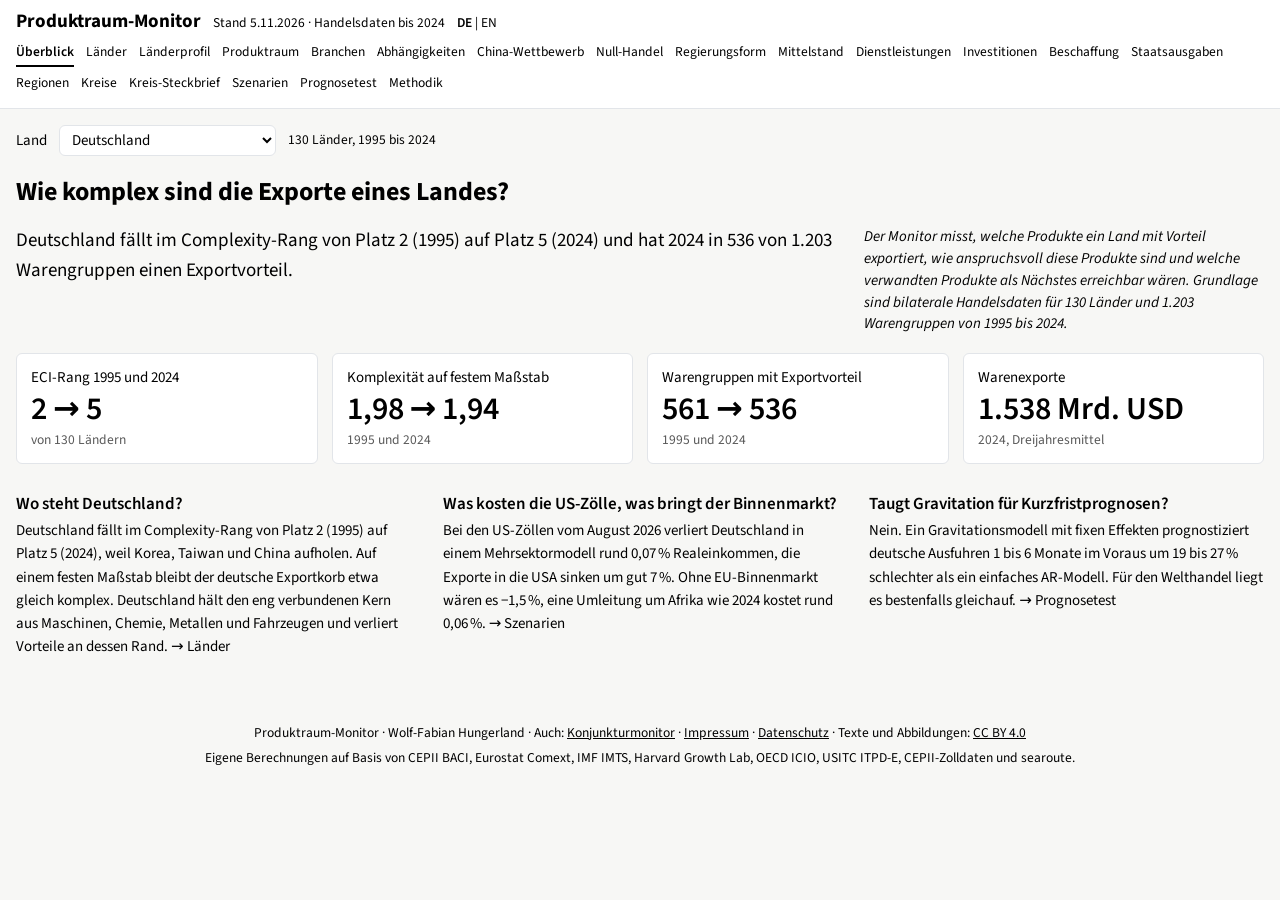
==== site/index.html @ 58c8fa69 "Federal budget treemap: split outturn and plan, update function names Co-Authored-By: Claude Opus 5." ====
<!doctype html>
<html lang="de">
<head>
<meta charset="utf-8">
<meta name="viewport" content="width=device-width, initial-scale=1, viewport-fit=cover">
<title>Produktraum-Monitor</title>
<meta name="description" content="Wie komplex sind die Exporte eines Landes, und wo liegen seine nächsten Chancen? Economic Complexity aus BACI-Handelsdaten, 1995 bis 2024.">
<link rel="stylesheet" href="fonts/fonts.css">
<link rel="stylesheet" href="style.css?v=20261113h">
<link rel="alternate" hreflang="en" href="en/">
</head>
<body>
<header class="top">
  <div class="inner">
    <div class="brand">
      <h1>Produktraum-Monitor</h1>
      <span class="stand" id="stand"></span>
      <span class="lang"><a href="./" lang="de" aria-current="true">DE</a> | <a href="en/" lang="en" hreflang="en">EN</a></span>
    </div>
    <nav aria-label="Bereiche">
      <a href="#ueberblick">Überblick</a>
      <a href="#laender">Länder</a>
      <a href="#profil">Länderprofil</a>
      <a href="#produktraum">Produktraum</a>
      <a href="#branchen">Branchen</a>
      <a href="#abhaengigkeiten">Abhängigkeiten</a>
      <a href="#wettbewerb">China-Wettbewerb</a>
      <a href="#nullhandel">Null-Handel</a>
      <a href="#regime">Regierungsform</a>
      <a href="#mittelstand">Mittelstand</a>
      <a href="#dienste">Dienstleistungen</a>
      <a href="#fdi">Investitionen</a>
      <a href="#beschaffung">Beschaffung</a>
      <a href="#staat">Staatsausgaben</a>
      <a href="#regionen">Regionen</a>
      <a href="#kreise">Kreise</a>
      <a href="#steckbrief">Kreis-Steckbrief</a>
      <a href="#szenarien">Szenarien</a>
      <a href="#prognose">Prognosetest</a>
      <a href="#methodik">Methodik</a>
    </nav>
  </div>
</header>

<main class="inner">
  <div class="controls" id="controls">
    <label for="country">Land</label>
    <select id="country"></select>
    <span class="hint" id="countryHint"></span>
  </div>

  <section id="view-ueberblick" class="view">
    <h2>Wie komplex sind die Exporte eines Landes?</h2>
    <div class="intro">
      <p class="answer" id="ovAnswer"></p>
      <p class="explain">Der Monitor misst, welche Produkte ein Land mit Vorteil exportiert, wie anspruchsvoll diese Produkte sind und welche verwandten Produkte als Nächstes erreichbar wären. Grundlage sind bilaterale Handelsdaten für 130 Länder und 1.203 Warengruppen von 1995 bis 2024.</p>
    </div>
    <div class="kpis" id="facts"></div>
    <div class="findings">
      <div class="finding">
        <h3>Wo steht Deutschland?</h3>
        <p>Deutschland fällt im Complexity-Rang von Platz 2 (1995) auf Platz 5 (2024), weil Korea, Taiwan und China aufholen. Auf einem festen Maßstab bleibt der deutsche Exportkorb etwa gleich komplex. Deutschland hält den eng verbundenen Kern aus Maschinen, Chemie, Metallen und Fahrzeugen und verliert Vorteile an dessen Rand. <a href="#laender">→ Länder</a></p>
      </div>
      <div class="finding">
        <h3>Was kosten die US-Zölle, was bringt der Binnenmarkt?</h3>
        <p>Bei den US-Zöllen vom August 2026 verliert Deutschland in einem Mehrsektormodell rund 0,07&#8239;% Realeinkommen, die Exporte in die USA sinken um gut 7&#8239;%. Ohne EU-Binnenmarkt wären es −1,5&#8239;%, eine Umleitung um Afrika wie 2024 kostet rund 0,06&#8239;%. <a href="#szenarien">→ Szenarien</a></p>
      </div>
      <div class="finding">
        <h3>Taugt Gravitation für Kurzfristprognosen?</h3>
        <p>Nein. Ein Gravitationsmodell mit fixen Effekten prognostiziert deutsche Ausfuhren 1 bis 6 Monate im Voraus um 19 bis 27&#8239;% schlechter als ein einfaches AR-Modell. Für den Welthandel liegt es bestenfalls gleichauf. <a href="#prognose">→ Prognosetest</a></p>
      </div>
    </div>
  </section>

  <section id="view-laender" class="view" hidden>
    <h2 id="laenderTitle">Wie komplex exportiert ein Land im Vergleich?</h2>
    <div class="intro">
      <p class="answer" id="laAnswer"></p>
      <p class="explain">Der Economic Complexity Index (ECI) ordnet 130 Länder danach, wie vielfältig und wie selten ihre Exportvorteile sind. Er wird jedes Jahr neu normiert und zeigt nur die relative Position. Bis zu fünf Vergleichsländer lassen sich hinzufügen.</p>
    </div>
    <div class="compare" id="compare"></div>
    <div class="charts">
    <figure class="card fig" data-fig="rank">
      <p class="cask">Welchen Platz belegt das Land?</p>
      <h3><span class="fignum"></span><span class="ftitle">ECI-Rang, 1 = komplexester Exportkorb</span></h3>
      <div class="cbody">
        <div class="cmain"><div id="rankChart" class="svgwrap"></div></div>
        <aside class="cside"><p class="capnote">Rang unter 130 Ländern mit mindestens 1 Mio. Einwohnern und 1 Mrd. USD Exporten. Ein höherer Platz kann auch daraus folgen, dass andere Länder zurückfallen.</p></aside>
      </div>
      <p class="src">Quelle: eigene Berechnungen auf Basis von CEPII BACI HS92 V202601 (Etalab-Lizenz 2.0). Lizenz der Abbildung: CC BY 4.0.</p>
      <div class="acts"><button type="button" data-act="xlsx">XLSX</button><button type="button" data-act="pptx">PPTX</button><button type="button" data-act="png">PNG</button><button type="button" data-act="csv">CSV</button><button type="button" data-act="link">Link kopieren</button></div>
    </figure>
    <figure class="card fig" data-fig="fixed">
      <p class="cask">Wird der Exportkorb selbst anspruchsvoller?</p>
      <h3><span class="fignum"></span><span class="ftitle">Komplexität des Exportkorbs auf festem Maßstab</span></h3>
      <div class="cbody">
        <div class="cmain"><div id="fixedChart" class="svgwrap"></div></div>
        <aside class="cside"><p class="capnote">Mittlere Produktkomplexität (PCI, gemittelt 1995 bis 2024) der Waren mit Exportvorteil. Anders als der ECI zeigt der feste Maßstab, ob ein Land sich selbst verbessert.</p></aside>
      </div>
      <p class="src">Quelle: eigene Berechnungen auf Basis von CEPII BACI HS92 V202601 (Etalab-Lizenz 2.0). Lizenz der Abbildung: CC BY 4.0.</p>
      <div class="acts"><button type="button" data-act="xlsx">XLSX</button><button type="button" data-act="pptx">PPTX</button><button type="button" data-act="png">PNG</button><button type="button" data-act="csv">CSV</button><button type="button" data-act="link">Link kopieren</button></div>
    </figure>
    </div>
    <div class="tablewrap"><table id="rankTable"></table></div>
    <p class="tnote">Fitness und GENEPY sind alternative Verfahren zur Messung der Komplexität; sie bestätigen die Rangfolge.</p>
  </section>

  <section id="view-profil" class="view" hidden>
    <h2 id="profTitle">Länderprofil</h2>
    <div class="intro">
      <p class="answer" id="profAnswer"></p>
      <p class="explain">Das Profil bündelt für ein Land die Komplexität der Exporte, die stärksten Branchen, die nächsten Exportchancen und die Wirkung von Zöllen, Binnenmarkt und gesperrten Seewegen. Das Land wählen Sie oben.</p>
    </div>
    <div class="kpis" id="profFacts"></div>
    <div class="charts">
    <figure class="card fig" data-fig="profil">
      <p class="cask">Wie stark treffen Zölle, Binnenmarkt und Seewege das Land?</p>
      <h3><span class="fignum"></span><span class="ftitle" id="profChartTitle">Realeinkommen je Szenario</span></h3>
      <div class="cbody">
        <div class="cmain"><div id="profChart" class="svgwrap"></div></div>
        <aside class="cside"><p class="capnote">Punkt: zentraler Fall, Linie: Spanne über die Annahmen zur Handelselastizität. Langfristige Anpassung im Mehrsektormodell. Länder außerhalb der 80 Volkswirtschaften des Modells zeigen die Werte für den „Rest der Welt“.</p></aside>
      </div>
      <p class="src">Quelle: eigene Berechnungen, Mehrsektormodell nach Caliendo und Parro (2015); OECD ICIO 2025, CEPII, MAcMap, USITC ITPD-E. Lizenz der Abbildung: CC BY 4.0.</p>
      <div class="acts"><button type="button" data-act="xlsx">XLSX</button><button type="button" data-act="pptx">PPTX</button><button type="button" data-act="png">PNG</button><button type="button" data-act="csv">CSV</button><button type="button" data-act="link">Link kopieren</button></div>
    </figure>
    </div>
    <h3>Stärkste Branchen</h3>
    <div class="tablewrap"><table id="profSectors"></table></div>
    <h3>Nächste Chancen</h3>
    <div class="tablewrap"><table id="profOpps"></table></div>
    <p class="tnote">Branchen: Anteil am Welthandel der Branche. Chancen: Produkte ohne Exportvorteil, sortiert nach Complexity Outlook Gain; Beispiele sind eigene, beispielhafte Zuordnungen. <button type="button" class="copy" id="profPrint">Profil drucken</button></p>
  </section>

  <section id="view-produktraum" class="view" hidden>
    <h2>Wo liegen die nächsten Exportchancen?</h2>
    <div class="intro">
      <p class="answer" id="prAnswer"></p>
      <p class="explain">Jeder Punkt ist eine Warengruppe (HS4). Nah beieinander liegen Produkte, die häufig von denselben Ländern exportiert werden. Wer ein Produkt herstellt, erreicht seine Nachbarn leichter als entfernte Produkte.</p>
    </div>
    <div class="toolbar">
      <label for="colorMode">Färbung</label>
      <select id="colorMode">
        <option value="status">Vorteile des Landes 1995 und 2024</option>
        <option value="year">Vorteile in einem Jahr</option>
        <option value="group">Produktgruppen</option>
      </select>
      <label for="snapYear" id="snapYearLabel" hidden>Jahr</label>
      <select id="snapYear" hidden></select>
    </div>
    <div class="charts">
    <figure class="card fig" data-fig="space">
      <p class="cask">Welche Produkte beherrscht das Land, welche liegen nahe?</p>
      <h3><span class="fignum"></span><span class="ftitle">Produktraum: Warengruppen und ihre Nähe</span></h3>
      <div class="cbody">
        <div class="cmain"><div class="spacewrap"><canvas id="space" aria-label="Karte des Produktraums"></canvas><div id="tip" class="tip" hidden></div></div><div class="legend" id="spaceLegend"></div></div>
        <aside class="cside"><p class="capnote">Punktgröße: Welthandel 2024. Linien: maximaler Spannbaum der Nähe-Matrix und alle Verbindungen ab 0,55. Ein Klick auf eine Zeile der Chancen-Tabelle markiert das Produkt.</p></aside>
      </div>
      <p class="src">Quelle: eigene Berechnungen auf Basis von CEPII BACI HS92 V202601 (Etalab-Lizenz 2.0). Lizenz der Abbildung: CC BY 4.0.</p>
      <div class="acts"><button type="button" data-act="xlsx">XLSX</button><button type="button" data-act="pptx">PPTX</button><button type="button" data-act="png">PNG</button><button type="button" data-act="csv">CSV</button><button type="button" data-act="link">Link kopieren</button></div>
    </figure>
    </div>
    <h3>Nächste Chancen</h3>
    <p class="tnote">Produkte ohne Exportvorteil im Jahr 2024, sortiert nach Complexity Outlook Gain: Wie stark würde ein Einstieg die Nähe zu komplexen Produkten erhöhen? Nähe 0 bis 1, Komplexität als PCI. Zeile anklicken markiert das Produkt in der Karte.</p>
    <div class="tablewrap"><table id="oppTable"></table></div>
  </section>

  <section id="view-branchen" class="view" hidden>
    <h2 id="branchenTitle">In welchen Branchen gewinnt oder verliert ein Land Weltmarktanteile?</h2>
    <div class="intro">
      <p class="answer" id="brAnswer"></p>
      <p class="explain">Anteil des Landes am Welthandel der jeweiligen Branche, 1995 und 2024, gleitender Dreijahresdurchschnitt. Branchen nach HS-Kapiteln.</p>
    </div>
    <div class="tablewrap"><table id="sectorTable"></table></div>
  </section>

  <section id="view-abhaengigkeiten" class="view" hidden>
    <h2>Wo hängen EU und Deutschland an wenigen Lieferländern?</h2>
    <div class="toolbar">
      <label for="depLevel">Ebene</label>
      <select id="depLevel"><option value="EU27">EU</option><option value="DEU">Deutschland</option></select>
    </div>
    <div class="intro">
      <p class="answer" id="depAnswer"></p>
      <p class="explain">Abhängig ist eine Ware, wenn drei Kriterien der EU-Kommission (2021) zugleich gelten: Die Importe von außerhalb der EU kommen aus wenigen Ländern (Konzentrationsindex über 0,4), sie machen mehr als die Hälfte aller Importe aus, und sie übersteigen die eigenen Exporte. Die Kommission beschränkt ihre Liste auf sensible Wirtschaftsbereiche und kommt so auf 137 Waren; hier sind alle Waren gezählt.</p>
    </div>
    <div class="kpis" id="depFacts"></div>
    <div class="charts">
    <figure class="card fig" data-fig="dep">
      <p class="cask">In welchen Warengruppen liegen die Abhängigkeiten?</p>
      <h3><span class="fignum"></span><span class="ftitle">Abhängige Waren nach Warengruppe, 2024</span></h3>
      <div class="cbody">
        <div class="cmain"><div id="depChart" class="svgwrap"></div></div>
        <aside class="cside"><p class="capnote">Zahl der HS6-Positionen, die alle drei Kriterien erfüllen. Dunkelblau: China ist Hauptlieferant. Chemie und Textilien stellen die meisten Positionen, Maschinen und Elektronik einen großen Teil des Werts.</p></aside>
      </div>
      <p class="src">Quelle: eigene Berechnungen auf Basis von CEPII BACI HS22 V202601 (Etalab-Lizenz 2.0), Kriterien der EU-Kommission (2021). Lizenz der Abbildung: CC BY 4.0.</p>
      <div class="acts"><button type="button" data-act="xlsx">XLSX</button><button type="button" data-act="pptx">PPTX</button><button type="button" data-act="png">PNG</button><button type="button" data-act="csv">CSV</button><button type="button" data-act="link">Link kopieren</button></div>
    </figure>
    </div>
    <h3>Die größten Abhängigkeiten nach Importwert</h3>
    <div class="tablewrap"><table id="depTable"></table></div>
    <p class="tnote">Anteil: Anteil des Hauptlieferanten an den Importen von außerhalb der EU. Rotes Meer: Anteil dieser Importe, deren kürzester Seeweg nach Hamburg durch das Rote Meer führt. σ: Substitutionselastizität zwischen Lieferländern, eigene Schätzung nach Feenstra (1994), Broda und Weinstein (2006) und Soderbery (2015) aus BACI-Stückwerten 2012 bis 2024 (Importe der EU bzw. Deutschlands); σ ESCAP: Schätzung von ESCAP und Weltbank nach demselben Verfahren (Basisjahr 2012, für die EU Median der Mitgliedstaaten). Rote Markierung: beide Schätzungen unter 2, Lieferländer kaum austauschbar. Werte bei 1,05 liegen am Rand des Suchgitters. Einzelwerte sind unsicher: Im Mittel passen sie zu den Schätzungen von ESCAP und Weltbank (Median 2,8 gegenüber 2,6 für Deutschland), die Reihenfolge der Waren stimmt aber kaum überein. Belastbar sind Aussagen über viele Waren, weniger über eine einzelne. Warennamen: HS4-Bezeichnung, darunter die englische HS6-Bezeichnung von CEPII.</p>
    <h3>Welche deutschen Branchen hängen an abhängigen Vorleistungen aus China?</h3>
    <div class="tablewrap"><table id="depIndustries"></table></div>
    <p class="tnote">Alle Werte in % der Produktion der Branche (OECD ICIO 2022). Direkt: unmittelbar aus China bezogene Vorleistungen in Gütergruppen, deren China-Importe zu abhängigen Waren gehören. Mit indirekten Lieferketten: derselbe Wert hochgerechnet mit dem Lieferketten-Multiplikator der Branche, also einschließlich chinesischer Vorleistungen, die über Drittländer oder andere deutsche Branchen kommen (globale Leontief-Inverse). Chinesische Wertschöpfung: Anteil Chinas an der Produktion der Branche über alle Stufen, alle Waren (Johnson und Noguera 2012). Etwa die Hälfte der chinesischen Wertschöpfung in deutscher Produktion kommt auf indirektem Weg. Produktion: langfristige Änderung bei einem Lieferstopp Chinas; kurzfristige Engpässe ohne Ersatz kosten deutlich mehr.</p>
    <h3 id="crHead"></h3>
    <p class="answer" id="crAnswer"></p>
    <div class="charts">
    <figure class="card fig" data-fig="crit">
      <p class="cask" id="crAsk"></p>
      <h3><span class="fignum"></span><span class="ftitle" id="crTitle"></span></h3>
      <div class="cbody"><div class="cmain"><div id="crChart" class="svgwrap"></div></div></div>
      <p class="src" id="crSrc"></p>
      <div class="acts"><button type="button" data-act="xlsx">XLSX</button><button type="button" data-act="pptx">PPTX</button><button type="button" data-act="png">PNG</button><button type="button" data-act="csv">CSV</button><button type="button" data-act="link">Link kopieren</button></div>
    </figure>
    </div>
    <div class="tablewrap"><table id="crTable"></table></div>
  </section>

  <section id="view-wettbewerb" class="view" hidden>
    <h2>Wo konkurrieren deutsche und chinesische Exporte?</h2>
    <div class="intro">
      <p class="answer" id="compAnswer"></p>
      <p class="explain">Verglichen werden die Exporte Deutschlands und Chinas in alle anderen Länder, Ware für Ware (HS6). Exportähnlichkeit nach Finger und Kreinin (1979): 0 heißt keine gemeinsamen Waren, 1 dieselbe Warenstruktur. Preisabstand: chinesischer gegenüber deutschem Stückwert bei derselben Ware im selben Zielland (Schott 2008). Qualitätsleiter: Spanne der Stückwerte aller Lieferländer in die EU, vereinfacht nach Khandelwal (2010). Bei kurzer Leiter lässt sich wenig über Qualität absetzen, der Preis zählt mehr.</p>
    </div>
    <div class="kpis" id="compFacts"></div>
    <div class="charts">
    <figure class="card fig" data-fig="comp">
      <p class="cask">Wo hat China Weltmarktanteile gewonnen, und wie hielt sich Deutschland?</p>
      <h3><span class="fignum"></span><span class="ftitle">Weltmarktanteile nach Warengruppe, 2012 und 2024</span></h3>
      <div class="cbody">
        <div class="cmain"><div id="compChart" class="svgwrap"></div></div>
        <aside class="cside"><p class="capnote">Anteile an den Weltexporten der Warengruppe ohne Lieferungen nach Deutschland und China, gewichtet mit den deutschen Exporten 2024. Kreis: 2012, Punkt: 2024. Nur Waren mit mindestens 100 Mio. USD deutschen Exporten.</p></aside>
      </div>
      <p class="src">Quelle: eigene Berechnungen auf Basis von CEPII BACI HS92 V202601 (Etalab-Lizenz 2.0). Lizenz der Abbildung: CC BY 4.0.</p>
      <div class="acts"><button type="button" data-act="xlsx">XLSX</button><button type="button" data-act="pptx">PPTX</button><button type="button" data-act="png">PNG</button><button type="button" data-act="csv">CSV</button><button type="button" data-act="link">Link kopieren</button></div>
    </figure>
    </div>
    <h3>Deutsche Exportwaren unter Preisdruck aus China</h3>
    <div class="tablewrap"><table id="compTable"></table></div>
    <p class="tnote">Auswahl: deutsche Exporte 2024 von mindestens 100 Mio. USD, Chinas Weltmarktanteil seit 2012 um mindestens 5 Prozentpunkte gestiegen, chinesischer Stückwert mindestens halb so hoch wie der deutsche, Qualitätsleiter kürzer als im Median. Preisverhältnis: chinesischer zu deutschem Stückwert, gewichtet über die Zielländer. Stückwerte je Tonne vermischen Qualität, Modellmix und Gewicht; einzelne Werte sind daher grob. Warennamen: HS4-Bezeichnung, darunter die englische HS6-Bezeichnung von CEPII (HS 1992; Elektroautos fallen unter 870390).</p>
    <h3 id="subHead"></h3>
    <p class="answer" id="subAnswer"></p>
    <div class="charts">
    <figure class="card fig" data-fig="subzeit">
      <p class="cask" id="subZAsk"></p>
      <h3><span class="fignum"></span><span class="ftitle" id="subZTitle"></span></h3>
      <div class="cbody"><div class="cmain"><div id="subZChart" class="svgwrap"></div></div></div>
      <p class="src" id="subZSrc"></p>
      <div class="acts"><button type="button" data-act="xlsx">XLSX</button><button type="button" data-act="pptx">PPTX</button><button type="button" data-act="png">PNG</button><button type="button" data-act="csv">CSV</button><button type="button" data-act="link">Link kopieren</button></div>
    </figure>
    <figure class="card fig" data-fig="subcn">
      <p class="cask" id="subCAsk"></p>
      <h3><span class="fignum"></span><span class="ftitle" id="subCTitle"></span></h3>
      <div class="cbody"><div class="cmain"><div id="subCChart" class="svgwrap"></div></div></div>
      <p class="src" id="subCSrc"></p>
      <div class="acts"><button type="button" data-act="xlsx">XLSX</button><button type="button" data-act="pptx">PPTX</button><button type="button" data-act="png">PNG</button><button type="button" data-act="csv">CSV</button><button type="button" data-act="link">Link kopieren</button></div>
    </figure>
    </div>
  </section>

  <section id="view-nullhandel" class="view" hidden>
    <h2>Wer handelt überhaupt mit wem?</h2>
    <div class="toolbar">
      <label for="ztLevel">Ebene</label>
      <select id="ztLevel"><option value="country">Länder</option><option value="section">HS-Abschnitte (21)</option><option value="hs2">HS2 (Kapitel)</option><option value="hs4">HS4 (Positionen)</option><option value="hs6">HS6 (Unterpositionen)</option></select>
      <label for="ztView">Richtung</label>
      <select id="ztView"><option value="x">Exporte</option><option value="m">Importe</option><option value="two">beidseitig</option></select>
      <label for="ztStat">Kennzahl</label>
      <select id="ztStat"><option value="median">Median</option><option value="mean">Mittelwert</option></select>
      <label for="ztPeriod">Zeitraum</label>
      <select id="ztPeriod"></select>
    </div>
    <div class="intro">
      <p class="answer" id="ztAnswer"></p>
      <p class="explain">Darstellung nach Helpman, Melitz und Rubinstein (2008): Jede Zeile ist ein Land, jede Spalte ein Partnerland, beide in derselben Reihenfolge, sortiert nach der Breite des Handels (Partner mal HS6-Waren). Weiß heißt kein Handel. Auf Länderebene ist eine Zelle schwarz, wenn gehandelt wird; im Mittelwert zeigt der Grauton den Anteil der Jahre mit Handel. Auf HS-Ebenen zeigt der Grauton den Anteil der Warencodes, die zwischen beiden Ländern gehandelt werden. Beidseitig zählt nur Handel, der in beide Richtungen läuft, auf HS-Ebenen im selben Code.</p>
    </div>
    <div class="kpis" id="ztFacts"></div>
    <div class="charts">
    <figure class="card fig" data-fig="zt">
      <p class="cask">Welche Länderpaare handeln miteinander, und wie breit?</p>
      <h3><span class="fignum"></span><span class="ftitle" id="ztTitle">Null-Handel-Matrix</span></h3>
      <div class="cbody">
        <div class="cmain"><div class="ztwrap"><canvas id="ztCanvas" width="210" height="210"></canvas></div><p class="hint" id="ztHover">Zeiger auf eine Zelle: Länderpaar und Wert.</p></div>
        <aside class="cside"><p class="capnote" id="ztNote"></p><div id="ztLegend"></div></aside>
      </div>
      <p class="src" id="ztSrc"></p>
      <div class="acts"><button type="button" data-act="xlsx">XLSX</button><button type="button" data-act="pptx">PPTX</button><button type="button" data-act="png">PNG</button><button type="button" data-act="csv">CSV</button><button type="button" data-act="link">Link kopieren</button></div>
    </figure>
    <figure class="card fig" data-fig="ztger">
      <p class="cask" id="ztGerAsk"></p>
      <h3><span class="fignum"></span><span class="ftitle" id="ztGerTitle"></span></h3>
      <div class="cbody">
        <div class="cmain"><div id="ztGerChart" class="svgwrap"></div></div>
        <aside class="cside"><p class="capnote">Länderebene: Anteil aller Partnerländer. HS-Ebenen: Anteil aller Kombinationen aus Partnerland und Warencode. Beidseitig: Das Land exportiert und importiert denselben Code mit demselben Partner.</p></aside>
      </div>
      <p class="src" id="ztGerSrc"></p>
      <div class="acts"><button type="button" data-act="xlsx">XLSX</button><button type="button" data-act="pptx">PPTX</button><button type="button" data-act="png">PNG</button><button type="button" data-act="csv">CSV</button><button type="button" data-act="link">Link kopieren</button></div>
    </figure>
    <figure class="card fig" data-fig="ztcmp">
      <p class="cask">Wie breit handelt Deutschland im Vergleich?</p>
      <h3><span class="fignum"></span><span class="ftitle" id="ztCmpTitle"></span></h3>
      <div class="cbody">
        <div class="cmain"><div id="ztCmpChart" class="svgwrap"></div></div>
        <aside class="cside"><p class="capnote" id="ztCmpNote"></p></aside>
      </div>
      <p class="src" id="ztCmpSrc"></p>
      <div class="acts"><button type="button" data-act="xlsx">XLSX</button><button type="button" data-act="pptx">PPTX</button><button type="button" data-act="png">PNG</button><button type="button" data-act="csv">CSV</button><button type="button" data-act="link">Link kopieren</button></div>
    </figure>
    </div>
  </section>

  <section id="view-regime" class="view" hidden>
    <h2>Mit welchen Regierungen handeln Deutschland und die EU?</h2>
    <div class="toolbar">
      <label for="rgWho">Ebene</label>
      <select id="rgWho"><option value="DEU">Deutschland</option><option value="EU27">EU, Handel mit Drittstaaten</option></select>
      <label for="rgFlow">Richtung</label>
      <select id="rgFlow"><option value="M">Importe</option><option value="X">Exporte</option></select>
      <label for="rgDim">Einstufung</label>
      <select id="rgDim"><option value="regime">Regimetyp (V-Dem)</option><option value="bloc">Nähe in UN-Abstimmungen</option></select>
    </div>
    <div class="intro">
      <p class="answer" id="rgAnswer"></p>
      <p class="explain">Regimetyp nach V-Dem (Regimes of the World): liberale Demokratie, Wahldemokratie, Wahlautokratie (Wahlen ohne faire Bedingungen), geschlossene Autokratie; Einstufung des jeweiligen Jahres. V-Dem zählt 2024 auch Indien, die Türkei, Mexiko und die Ukraine zu den Wahlautokratien und stuft das Vereinigte Königreich und Korea zur Wahldemokratie herab. UN-Nähe: Lage eines Landes zwischen China und den USA nach seinem Abstimmungsverhalten in der UN-Generalversammlung (Bailey, Strezhnev und Voeten 2017), geteilt in der Mitte.</p>
    </div>
    <div class="kpis" id="rgFacts"></div>
    <div class="charts">
    <figure class="card fig" data-fig="rg">
      <p class="cask">Wie hat sich der Handel nach Regierungsform der Partner verschoben?</p>
      <h3><span class="fignum"></span><span class="ftitle" id="rgTitle"></span></h3>
      <div class="cbody">
        <div class="cmain"><div id="rgChart" class="svgwrap"></div></div>
        <aside class="cside"><p class="capnote" id="rgNote"></p></aside>
      </div>
      <p class="src">Quelle: eigene Berechnungen auf Basis von IMF IMTS, V-Dem v16 (CC BY-SA 4.0) und UN-Idealpunkten nach Bailey, Strezhnev und Voeten (2017, CC0). Lizenz der Abbildung: CC BY 4.0.</p>
      <div class="acts"><button type="button" data-act="xlsx">XLSX</button><button type="button" data-act="pptx">PPTX</button><button type="button" data-act="png">PNG</button><button type="button" data-act="csv">CSV</button><button type="button" data-act="link">Link kopieren</button></div>
    </figure>
    <figure class="card fig" data-fig="rgdep">
      <p class="cask">Von wem kommen die abhängigen Waren?</p>
      <h3><span class="fignum"></span><span class="ftitle">Abhängige Waren 2024: Importwert nach Hauptlieferant, in %</span></h3>
      <div class="cbody">
        <div class="cmain"><div id="rgDepChart" class="svgwrap"></div></div>
        <aside class="cside"><p class="capnote">Abhängige Waren nach den Kriterien der EU-Kommission (siehe Abhängigkeiten), BACI 2024. Einstufung des Hauptlieferanten 2024.</p></aside>
      </div>
      <p class="src">Quelle: eigene Berechnungen auf Basis von IMF IMTS, V-Dem v16 (CC BY-SA 4.0) und UN-Idealpunkten nach Bailey, Strezhnev und Voeten (2017, CC0). Lizenz der Abbildung: CC BY 4.0.</p>
      <div class="acts"><button type="button" data-act="xlsx">XLSX</button><button type="button" data-act="pptx">PPTX</button><button type="button" data-act="png">PNG</button><button type="button" data-act="csv">CSV</button><button type="button" data-act="link">Link kopieren</button></div>
    </figure>
    <figure class="card fig" data-fig="rgbr">
      <p class="cask">Wie breit handelt Deutschland mit Demokratien und Autokratien?</p>
      <h3><span class="fignum"></span><span class="ftitle">Deutschland: Anteil der Partner-Waren-Paare (HS6) mit Handel in beide Richtungen, in %</span></h3>
      <div class="cbody">
        <div class="cmain"><div id="rgBrChart" class="svgwrap"></div></div>
        <aside class="cside"><p class="capnote">Aus den Null-Handel-Matrizen (BACI HS92): Anteil aller Kombinationen aus Partnerland und HS6-Ware, in denen Deutschland dieselbe Ware mit dem Partner exportiert und importiert. Partner nach Regimetyp des jeweiligen Jahres.</p></aside>
      </div>
      <p class="src">Quelle: eigene Berechnungen auf Basis von CEPII BACI HS92 V202601 (Etalab-Lizenz 2.0) und V-Dem v16. Lizenz der Abbildung: CC BY 4.0.</p>
      <div class="acts"><button type="button" data-act="xlsx">XLSX</button><button type="button" data-act="pptx">PPTX</button><button type="button" data-act="png">PNG</button><button type="button" data-act="csv">CSV</button><button type="button" data-act="link">Link kopieren</button></div>
    </figure>
    </div>
  </section>

  <section id="view-mittelstand" class="view" hidden>
    <h2>Wie stark hängt der Mittelstand am Außenhandel?</h2>
    <div class="toolbar">
      <label for="msFlow">Richtung</label>
      <select id="msFlow"><option value="EXP">Exporte</option><option value="IMP">Importe</option></select>
      <label for="msPartner">Partner</label>
      <select id="msPartner"></select>
    </div>
    <div class="intro">
      <p class="answer" id="msAnswer"></p>
      <p class="explain">Kleine und mittlere Unternehmen (KMU): weniger als 250 Beschäftigte. Eurostat verknüpft Zolldaten mit dem Unternehmensregister. Unternehmen zählen nach ihrer Haupttätigkeit; exportiert ein Hersteller über einen Großhändler, zählt der Großhändler. Der Mittelstand im deutschen Sinn umfasst auch größere Familienunternehmen und ist damit breiter als die KMU. Betroffenheit: Der Modellrückgang der Exporte in die USA (Zollstand August 2026) und die Exporte unter Preisdruck aus China werden je Branche nach dem KMU-Anteil aufgeteilt.</p>
    </div>
    <div class="kpis" id="msFacts"></div>
    <div class="charts">
    <figure class="card fig" data-fig="ms">
      <p class="cask">Wie groß ist der KMU-Anteil je Partnerland?</p>
      <h3><span class="fignum"></span><span class="ftitle" id="msTitle"></span></h3>
      <div class="cbody">
        <div class="cmain"><div id="msChart" class="svgwrap"></div></div>
        <aside class="cside"><p class="capnote">Anteil der KMU am Handelswert, einschließlich Unternehmen unbekannter Größe im Nenner. EU27: alle Mitgliedstaaten zusammen.</p></aside>
      </div>
      <p class="src">Quelle: eigene Berechnungen auf Basis von Eurostat, Handel nach Unternehmensmerkmalen (ext_tec10, ext_tec01). Lizenz der Abbildung: CC BY 4.0.</p>
      <div class="acts"><button type="button" data-act="xlsx">XLSX</button><button type="button" data-act="pptx">PPTX</button><button type="button" data-act="png">PNG</button><button type="button" data-act="csv">CSV</button><button type="button" data-act="link">Link kopieren</button></div>
    </figure>

    <figure class="card fig" data-fig="msts">
      <p class="cask">Wie hat sich der KMU-Anteil entwickelt?</p>
      <h3><span class="fignum"></span><span class="ftitle" id="msTsTitle"></span></h3>
      <div class="cbody">
        <div class="cmain"><div id="msTsChart" class="svgwrap"></div></div>
        <aside class="cside"><p class="capnote">Anteil der KMU am Handelswert mit dem gewählten Partner, Deutschland und EU27. Sprünge können aus Änderungen im Unternehmensregister stammen (etwa 2018); die EU-Summe liegt nur für einzelne Jahre vor.</p></aside>
      </div>
      <p class="src">Quelle: eigene Berechnungen auf Basis von Eurostat, Handel nach Unternehmensmerkmalen (ext_tec10, ext_tec01). Lizenz der Abbildung: CC BY 4.0.</p>
      <div class="acts"><button type="button" data-act="xlsx">XLSX</button><button type="button" data-act="pptx">PPTX</button><button type="button" data-act="png">PNG</button><button type="button" data-act="csv">CSV</button><button type="button" data-act="link">Link kopieren</button></div>
    </figure>

    <figure class="card fig" data-fig="msact">
      <p class="cask">In welchen Branchen exportieren KMU viel?</p>
      <h3><span class="fignum"></span><span class="ftitle" id="msActTitle"></span></h3>
      <div class="cbody">
        <div class="cmain"><div id="msActChart" class="svgwrap"></div></div>
        <aside class="cside"><p class="capnote">Exporte deutscher Unternehmen in Länder außerhalb der EU nach Haupttätigkeit; Balkenlänge: KMU-Anteil, Zahl dahinter: Exportwert insgesamt.</p></aside>
      </div>
      <p class="src">Quelle: eigene Berechnungen auf Basis von Eurostat, Handel nach Unternehmensmerkmalen (ext_tec10, ext_tec01). Lizenz der Abbildung: CC BY 4.0.</p>
      <div class="acts"><button type="button" data-act="xlsx">XLSX</button><button type="button" data-act="pptx">PPTX</button><button type="button" data-act="png">PNG</button><button type="button" data-act="csv">CSV</button><button type="button" data-act="link">Link kopieren</button></div>
    </figure>

    </div>
  </section>

  <section id="view-dienste" class="view" hidden>
    <h2>Womit handelt Deutschland bei Dienstleistungen?</h2>
    <div class="intro"><p class="answer" id="svAnswer"></p><p class="explain" id="svExplain"></p></div>
    <div class="charts">
    <figure class="card fig" data-fig="svtypes">
      <p class="cask" id="svTAsk"></p>
      <h3><span class="fignum"></span><span class="ftitle" id="svTTitle"></span></h3>
      <div class="cbody"><div class="cmain"><div id="svTChart" class="svgwrap"></div></div></div>
      <p class="src" id="svTSrc"></p>
      <div class="acts"><button type="button" data-act="xlsx">XLSX</button><button type="button" data-act="pptx">PPTX</button><button type="button" data-act="png">PNG</button><button type="button" data-act="csv">CSV</button><button type="button" data-act="link">Link kopieren</button></div>
    </figure>
    <figure class="card fig" data-fig="svus">
      <p class="cask" id="svUAsk"></p>
      <h3><span class="fignum"></span><span class="ftitle" id="svUTitle"></span></h3>
      <div class="cbody"><div class="cmain"><div id="svUChart" class="svgwrap"></div></div></div>
      <p class="src" id="svUSrc"></p>
      <div class="acts"><button type="button" data-act="xlsx">XLSX</button><button type="button" data-act="pptx">PPTX</button><button type="button" data-act="png">PNG</button><button type="button" data-act="csv">CSV</button><button type="button" data-act="link">Link kopieren</button></div>
    </figure>
    <figure class="card fig" data-fig="svdig">
      <p class="cask" id="svDAsk"></p>
      <h3><span class="fignum"></span><span class="ftitle" id="svDTitle"></span></h3>
      <div class="cbody"><div class="cmain"><div id="svDChart" class="svgwrap"></div></div></div>
      <p class="src" id="svDSrc"></p>
      <div class="acts"><button type="button" data-act="xlsx">XLSX</button><button type="button" data-act="pptx">PPTX</button><button type="button" data-act="png">PNG</button><button type="button" data-act="csv">CSV</button><button type="button" data-act="link">Link kopieren</button></div>
    </figure>
    </div>
    <h3 id="svTabTitle"></h3>
    <div class="tablewrap"><table id="svTable"></table></div>
  </section>

  <section id="view-fdi" class="view" hidden>
    <h2>Wo investiert die deutsche Wirtschaft?</h2>
    <div class="intro"><p class="answer" id="fdAnswer"></p><p class="explain" id="fdExplain"></p></div>
    <div class="charts">
    <figure class="card fig" data-fig="fdstock">
      <p class="cask" id="fdSAsk"></p>
      <h3><span class="fignum"></span><span class="ftitle" id="fdSTitle"></span></h3>
      <div class="cbody"><div class="cmain"><div id="fdSChart" class="svgwrap"></div></div></div>
      <p class="src" id="fdSSrc"></p>
      <div class="acts"><button type="button" data-act="xlsx">XLSX</button><button type="button" data-act="pptx">PPTX</button><button type="button" data-act="png">PNG</button><button type="button" data-act="csv">CSV</button><button type="button" data-act="link">Link kopieren</button></div>
    </figure>
    <figure class="card fig" data-fig="fdflow">
      <p class="cask" id="fdFAsk"></p>
      <h3><span class="fignum"></span><span class="ftitle" id="fdFTitle"></span></h3>
      <div class="cbody"><div class="cmain"><div id="fdFChart" class="svgwrap"></div></div></div>
      <p class="src" id="fdFSrc"></p>
      <div class="acts"><button type="button" data-act="xlsx">XLSX</button><button type="button" data-act="pptx">PPTX</button><button type="button" data-act="png">PNG</button><button type="button" data-act="csv">CSV</button><button type="button" data-act="link">Link kopieren</button></div>
    </figure>
    </div>
    <h3 id="fdTabTitle"></h3>
    <div class="tablewrap"><table id="fdTable"></table></div>
  </section>

  <section id="view-beschaffung" class="view" hidden>
    <h2>Wie kauft der Staat ein?</h2>
    <div class="intro"><p class="answer" id="pcAnswer"></p><p class="explain" id="pcExplain"></p></div>
    <div class="charts">
    <figure class="card fig" data-fig="pcq">
      <p class="cask" id="pcQAsk"></p>
      <h3><span class="fignum"></span><span class="ftitle" id="pcQTitle"></span></h3>
      <div class="cbody"><div class="cmain"><div id="pcQChart" class="svgwrap"></div></div></div>
      <p class="src" id="pcQSrc"></p>
      <div class="acts"><button type="button" data-act="xlsx">XLSX</button><button type="button" data-act="pptx">PPTX</button><button type="button" data-act="png">PNG</button><button type="button" data-act="csv">CSV</button><button type="button" data-act="link">Link kopieren</button></div>
    </figure>
    <figure class="card fig" data-fig="pcc">
      <p class="cask" id="pcCAsk"></p>
      <h3><span class="fignum"></span><span class="ftitle" id="pcCTitle"></span></h3>
      <div class="cbody"><div class="cmain"><div id="pcCChart" class="svgwrap"></div></div></div>
      <p class="src" id="pcCSrc"></p>
      <div class="acts"><button type="button" data-act="xlsx">XLSX</button><button type="button" data-act="pptx">PPTX</button><button type="button" data-act="png">PNG</button><button type="button" data-act="csv">CSV</button><button type="button" data-act="link">Link kopieren</button></div>
    </figure>
    <figure class="card fig" data-fig="pcb">
      <p class="cask" id="pcBAsk"></p>
      <h3><span class="fignum"></span><span class="ftitle" id="pcBTitle"></span></h3>
      <div class="cbody"><div class="cmain"><div id="pcBChart" class="svgwrap"></div></div></div>
      <p class="src" id="pcBSrc"></p>
      <div class="acts"><button type="button" data-act="xlsx">XLSX</button><button type="button" data-act="pptx">PPTX</button><button type="button" data-act="png">PNG</button><button type="button" data-act="csv">CSV</button><button type="button" data-act="link">Link kopieren</button></div>
    </figure>
    <figure class="card fig" data-fig="pcp">
      <p class="cask" id="pcPAsk"></p>
      <h3><span class="fignum"></span><span class="ftitle" id="pcPTitle"></span></h3>
      <div class="cbody"><div class="cmain"><div id="pcPChart" class="svgwrap"></div></div></div>
      <p class="src" id="pcPSrc"></p>
      <div class="acts"><button type="button" data-act="xlsx">XLSX</button><button type="button" data-act="pptx">PPTX</button><button type="button" data-act="png">PNG</button><button type="button" data-act="csv">CSV</button><button type="button" data-act="link">Link kopieren</button></div>
    </figure>
    </div>
    <h3 id="pcSTitle"></h3>
    <div class="tablewrap"><table id="pcSTable"></table></div>
    <h3 id="pcCovTitle"></h3>
    <div class="tablewrap"><table id="pcCovTable"></table></div>
  </section>

  <section id="view-staat" class="view" hidden>
    <h2>Wofür gibt der Staat Geld aus?</h2>
    <div class="intro"><p class="answer" id="stAnswer"></p><p class="explain" id="stExplain"></p></div>
    <div class="charts">
    <figure class="card fig" data-fig="stshare">
      <p class="cask" id="stSAsk"></p>
      <h3><span class="fignum"></span><span class="ftitle" id="stSTitle"></span></h3>
      <div class="cbody"><div class="cmain"><div id="stSChart" class="svgwrap"></div></div></div>
      <p class="src" id="stSSrc"></p>
      <div class="acts"><button type="button" data-act="xlsx">XLSX</button><button type="button" data-act="pptx">PPTX</button><button type="button" data-act="png">PNG</button><button type="button" data-act="csv">CSV</button><button type="button" data-act="link">Link kopieren</button></div>
    </figure>
    <figure class="card fig" data-fig="stmult">
      <p class="cask" id="stMAsk"></p>
      <h3><span class="fignum"></span><span class="ftitle" id="stMTitle"></span></h3>
      <div class="cbody"><div class="cmain"><div id="stMChart" class="svgwrap"></div></div></div>
      <p class="src" id="stMSrc"></p>
      <div class="acts"><button type="button" data-act="xlsx">XLSX</button><button type="button" data-act="pptx">PPTX</button><button type="button" data-act="png">PNG</button><button type="button" data-act="csv">CSV</button><button type="button" data-act="link">Link kopieren</button></div>
    </figure>
    <figure class="card fig" data-fig="sttree">
      <p class="cask" id="stTAsk"></p>
      <h3><span class="fignum"></span><span class="ftitle" id="stTTitle"></span></h3>
      <div class="toolbar"><label for="stYear">Jahr</label><input type="range" id="stYear" step="1"> <span id="stYearLab"></span> <button type="button" id="stPlay">Abspielen</button></div>
      <div class="toolbar"><span id="stCrumb"></span></div>
      <div class="cbody"><div class="cmain"><div id="stTChart" class="svgwrap"></div></div></div>
      <p class="src" id="stTSrc"></p>
      <div class="acts"><button type="button" data-act="xlsx">XLSX</button><button type="button" data-act="pptx">PPTX</button><button type="button" data-act="png">PNG</button><button type="button" data-act="csv">CSV</button><button type="button" data-act="link">Link kopieren</button></div>
    </figure>
    <figure class="card fig" data-fig="stlev">
      <p class="cask" id="stLAsk"></p>
      <h3><span class="fignum"></span><span class="ftitle" id="stLTitle"></span></h3>
      <div class="cbody"><div class="cmain"><div id="stLChart" class="svgwrap"></div></div></div>
      <p class="src" id="stLSrc"></p>
      <div class="acts"><button type="button" data-act="xlsx">XLSX</button><button type="button" data-act="pptx">PPTX</button><button type="button" data-act="png">PNG</button><button type="button" data-act="csv">CSV</button><button type="button" data-act="link">Link kopieren</button></div>
    </figure>
    <figure class="card fig" data-fig="stfed">
      <p class="cask" id="stBAsk"></p>
      <h3><span class="fignum"></span><span class="ftitle" id="stBTitle"></span></h3>
      <div class="cbody"><div class="cmain"><div id="stBChart" class="svgwrap"></div></div></div>
      <p class="src" id="stBSrc"></p>
      <div class="acts"><button type="button" data-act="xlsx">XLSX</button><button type="button" data-act="pptx">PPTX</button><button type="button" data-act="png">PNG</button><button type="button" data-act="csv">CSV</button><button type="button" data-act="link">Link kopieren</button></div>
    </figure>
    <figure class="card fig" data-fig="stbund">
      <p class="cask" id="stHAsk"></p>
      <h3><span class="fignum"></span><span class="ftitle" id="stHTitle"></span></h3>
      <div class="toolbar"><span id="stHYears"></span></div>
      <div class="toolbar"><span id="stHCrumb"></span></div>
      <div class="cbody"><div class="cmain"><div id="stHChart" class="svgwrap"></div></div></div>
      <p class="src" id="stHSrc"></p>
      <div class="acts"><button type="button" data-act="xlsx">XLSX</button><button type="button" data-act="pptx">PPTX</button><button type="button" data-act="png">PNG</button><button type="button" data-act="csv">CSV</button><button type="button" data-act="link">Link kopieren</button></div>
    </figure>
    </div>
  </section>

  <section id="view-regionen" class="view" hidden>
    <h2>Welche Regionen Europas trifft was?</h2>
    <div class="toolbar">
      <label for="regLayer">Karte</label>
      <select id="regLayer">
        <option value="us">US-Zölle: Produktion</option>
        <option value="cn">Lieferstopp Chinas: Produktion</option>
        <option value="rs">Rotes Meer wie 2024: Produktion</option>
        <option value="en">Energieintensive Industrie</option>
        <option value="gdp">BIP je Einwohner (Index)</option>
        <option value="rw">BIP je Einwohner seit 1900 (Rosés-Wolf)</option>
        <option value="coh">EU-Kohäsionszahlungen</option>
        <option value="port">Seehäfen: Umschlag</option>
        <option value="k_us">Kreise: US-Zölle, Produktion der Industrie</option>
        <option value="k_usl">Kreise: US-Zölle, Verlust je Einwohner</option>
        <option value="k_exq">Kreise: Exportquote der Industrie</option>
        <option value="k_exd">Kreise: Veränderung der Exportquote</option>
        <option value="k_exp">Kreise: Auslandsumsatz je Einwohner</option>
        <option value="k_sol">Kreise: Photovoltaik je Einwohner</option>
        <option value="k_win">Kreise: Windkraft je Einwohner</option>
        <option value="k_ren">Kreise: Anteil Erneuerbare</option>
        <option value="k_lig">Kreise: Braunkohlekraftwerke</option>
        <option value="k_gig">Kreise: Gigabit für Haushalte</option>
        <option value="k_gwf">Kreise: Glasfaser in Gewerbegebieten</option>
        <option value="k_r4g">Kreise: Mobilfunk entlang der Schiene</option>
        <option value="k_b5g">Kreise: 5G an Autobahnen</option>
        <option value="k_ehv">Kreise: Höchstspannungsleitungen</option>
        <option value="k_hvl">Kreise: 110-kV-Leitungen</option>
        <option value="k_rel">Kreise: elektrifizierte Bahnstrecken</option>
        <option value="k_bab">Kreise: Autobahndichte</option>
      </select>
      <label for="regYear" id="regYearLab">Jahr</label>
      <select id="regYear"></select>
      <label for="regZoom">Ausschnitt</label>
      <select id="regZoom"><option value="eu">EU</option><option value="de">Deutschland</option></select>
    </div>
    <div class="intro">
      <p class="answer" id="regAnswer"></p>
      <p class="explain" id="regExplain"></p>
    </div>
    <div class="charts">
    <figure class="card fig" data-fig="reg">
      <p class="cask" id="regAsk"></p>
      <h3><span class="fignum"></span><span class="ftitle" id="regTitle"></span></h3>
      <div class="cbody">
        <div class="cmain"><div id="regMap" class="svgwrap"></div><p class="hint" id="regHover">Zeiger auf eine Region: Name und Wert.</p></div>
        <aside class="cside"><div id="regLegend"></div><p class="capnote" id="regNote"></p></aside>
      </div>
      <p class="src" id="regSrc"></p>
      <div class="acts"><button type="button" data-act="xlsx">XLSX</button><button type="button" data-act="pptx">PPTX</button><button type="button" data-act="png">PNG</button><button type="button" data-act="csv">CSV</button><button type="button" data-act="link">Link kopieren</button></div>
    </figure>
    </div>
    <h3 id="regTabTitle"></h3>
    <div class="tablewrap"><table id="regTable"></table></div>
    <h3 id="netHead"></h3>
    <figure class="card" id="netCard" style="padding:12px 14px">
      <p class="cask" id="netAsk"></p>
      <h3 id="netTitle"></h3>
      <div class="toolbar" id="netLayers"></div>
      <div id="netWrap" style="position:relative;background:#fff;border:1px solid var(--line);border-radius:var(--r);touch-action:none"><canvas id="netCanvas" style="display:block;width:100%;height:auto;cursor:grab"></canvas>
        <div style="position:absolute;top:8px;right:8px;display:flex;flex-direction:column;gap:4px"><button type="button" id="netIn" class="pill" style="padding:2px 9px">+</button><button type="button" id="netOut" class="pill" style="padding:2px 9px">&minus;</button><button type="button" id="netReset" class="pill" style="padding:2px 6px;font-size:12px">&#8634;</button></div></div>
      <p class="hint" id="netHint"></p>
      <p class="src" id="netSrc"></p>
    </figure>
    <h3 id="enHead"></h3>
    <p class="answer" id="enAnswer"></p>
    <div class="charts">
    <figure class="card fig" data-fig="h2land">
      <p class="cask" id="h2LAsk"></p>
      <h3><span class="fignum"></span><span class="ftitle" id="h2LTitle"></span></h3>
      <div class="cbody"><div class="cmain"><div id="h2LChart" class="svgwrap"></div></div></div>
      <p class="src" id="h2LSrc"></p>
      <div class="acts"><button type="button" data-act="xlsx">XLSX</button><button type="button" data-act="pptx">PPTX</button><button type="button" data-act="png">PNG</button><button type="button" data-act="csv">CSV</button><button type="button" data-act="link">Link kopieren</button></div>
    </figure>
    <figure class="card fig" data-fig="h2zeit">
      <p class="cask" id="h2ZAsk"></p>
      <h3><span class="fignum"></span><span class="ftitle" id="h2ZTitle"></span></h3>
      <div class="cbody"><div class="cmain"><div id="h2ZChart" class="svgwrap"></div></div></div>
      <p class="src" id="h2ZSrc"></p>
      <div class="acts"><button type="button" data-act="xlsx">XLSX</button><button type="button" data-act="pptx">PPTX</button><button type="button" data-act="png">PNG</button><button type="button" data-act="csv">CSV</button><button type="button" data-act="link">Link kopieren</button></div>
    </figure>
    <figure class="card fig" data-fig="nabstand">
      <p class="cask" id="nabSAsk"></p>
      <h3><span class="fignum"></span><span class="ftitle" id="nabSTitle"></span></h3>
      <div class="cbody"><div class="cmain"><div id="nabSChart" class="svgwrap"></div></div></div>
      <p class="src" id="nabSSrc"></p>
      <div class="acts"><button type="button" data-act="xlsx">XLSX</button><button type="button" data-act="pptx">PPTX</button><button type="button" data-act="png">PNG</button><button type="button" data-act="csv">CSV</button><button type="button" data-act="link">Link kopieren</button></div>
    </figure>
    <figure class="card fig" data-fig="nabzeit">
      <p class="cask" id="nabZAsk"></p>
      <h3><span class="fignum"></span><span class="ftitle" id="nabZTitle"></span></h3>
      <div class="cbody"><div class="cmain"><div id="nabZChart" class="svgwrap"></div></div></div>
      <p class="src" id="nabZSrc"></p>
      <div class="acts"><button type="button" data-act="xlsx">XLSX</button><button type="button" data-act="pptx">PPTX</button><button type="button" data-act="png">PNG</button><button type="button" data-act="csv">CSV</button><button type="button" data-act="link">Link kopieren</button></div>
    </figure>
    </div>
  </section>

  <section id="view-kreise" class="view" hidden>
    <h2>Was zeigen die Kreisdaten?</h2>
    <div class="intro"><p class="answer" id="krIntro"></p></div>
    <p class="hint" id="krHover"></p>
    <div class="charts" style="display:grid;grid-template-columns:repeat(auto-fit,minmax(420px,1fr));gap:40px 32px">
    <figure class="card fig" data-fig="km_risk_demo">
      <p class="cask" id="km_risk_demo_ask"></p>
      <h3><span class="fignum"></span><span class="ftitle" id="km_risk_demo_title"></span></h3>
      <div class="cmain"><div id="km_risk_demo_map" class="svgwrap"></div><div id="km_risk_demo_leg" class="hint" style="display:flex;flex-wrap:wrap;gap:4px 14px;margin-top:6px"></div></div>
      <p class="src" id="km_risk_demo_src"></p>
      <div class="acts"><button type="button" data-act="xlsx">XLSX</button><button type="button" data-act="pptx">PPTX</button><button type="button" data-act="png">PNG</button><button type="button" data-act="csv">CSV</button><button type="button" data-act="link">Link kopieren</button></div>
    </figure>
    <figure class="card fig" data-fig="km_risk_pov">
      <p class="cask" id="km_risk_pov_ask"></p>
      <h3><span class="fignum"></span><span class="ftitle" id="km_risk_pov_title"></span></h3>
      <div class="cmain"><div id="km_risk_pov_map" class="svgwrap"></div><div id="km_risk_pov_leg" class="hint" style="display:flex;flex-wrap:wrap;gap:4px 14px;margin-top:6px"></div></div>
      <p class="src" id="km_risk_pov_src"></p>
      <div class="acts"><button type="button" data-act="xlsx">XLSX</button><button type="button" data-act="pptx">PPTX</button><button type="button" data-act="png">PNG</button><button type="button" data-act="csv">CSV</button><button type="button" data-act="link">Link kopieren</button></div>
    </figure>
    <figure class="card fig" data-fig="km_grw">
      <p class="cask" id="km_grw_ask"></p>
      <h3><span class="fignum"></span><span class="ftitle" id="km_grw_title"></span></h3>
      <div class="cmain"><div id="km_grw_map" class="svgwrap"></div><div id="km_grw_leg" class="hint" style="display:flex;flex-wrap:wrap;gap:4px 14px;margin-top:6px"></div></div>
      <p class="src" id="km_grw_src"></p>
      <div class="acts"><button type="button" data-act="xlsx">XLSX</button><button type="button" data-act="pptx">PPTX</button><button type="button" data-act="png">PNG</button><button type="button" data-act="csv">CSV</button><button type="button" data-act="link">Link kopieren</button></div>
    </figure>
    <figure class="card fig" data-fig="km_prog">
      <p class="cask" id="km_prog_ask"></p>
      <h3><span class="fignum"></span><span class="ftitle" id="km_prog_title"></span></h3>
      <div class="cmain"><div id="km_prog_map" class="svgwrap"></div><div id="km_prog_leg" class="hint" style="display:flex;flex-wrap:wrap;gap:4px 14px;margin-top:6px"></div></div>
      <p class="src" id="km_prog_src"></p>
      <div class="acts"><button type="button" data-act="xlsx">XLSX</button><button type="button" data-act="pptx">PPTX</button><button type="button" data-act="png">PNG</button><button type="button" data-act="csv">CSV</button><button type="button" data-act="link">Link kopieren</button></div>
    </figure>
    <figure class="card fig" data-fig="km_d_afd">
      <p class="cask" id="km_d_afd_ask"></p>
      <h3><span class="fignum"></span><span class="ftitle" id="km_d_afd_title"></span></h3>
      <div class="cmain"><div id="km_d_afd_map" class="svgwrap"></div><div id="km_d_afd_leg" class="hint" style="display:flex;flex-wrap:wrap;gap:4px 14px;margin-top:6px"></div></div>
      <p class="src" id="km_d_afd_src"></p>
      <div class="acts"><button type="button" data-act="xlsx">XLSX</button><button type="button" data-act="pptx">PPTX</button><button type="button" data-act="png">PNG</button><button type="button" data-act="csv">CSV</button><button type="button" data-act="link">Link kopieren</button></div>
    </figure>
    <figure class="card fig" data-fig="km_alq">
      <p class="cask" id="km_alq_ask"></p>
      <h3><span class="fignum"></span><span class="ftitle" id="km_alq_title"></span></h3>
      <div class="cmain"><div id="km_alq_map" class="svgwrap"></div><div id="km_alq_leg" class="hint" style="display:flex;flex-wrap:wrap;gap:4px 14px;margin-top:6px"></div></div>
      <p class="src" id="km_alq_src"></p>
      <div class="acts"><button type="button" data-act="xlsx">XLSX</button><button type="button" data-act="pptx">PPTX</button><button type="button" data-act="png">PNG</button><button type="button" data-act="csv">CSV</button><button type="button" data-act="link">Link kopieren</button></div>
    </figure>
    <figure class="card fig" data-fig="km_fk_os">
      <p class="cask" id="km_fk_os_ask"></p>
      <h3><span class="fignum"></span><span class="ftitle" id="km_fk_os_title"></span></h3>
      <div class="cmain"><div id="km_fk_os_map" class="svgwrap"></div><div id="km_fk_os_leg" class="hint" style="display:flex;flex-wrap:wrap;gap:4px 14px;margin-top:6px"></div></div>
      <p class="src" id="km_fk_os_src"></p>
      <div class="acts"><button type="button" data-act="xlsx">XLSX</button><button type="button" data-act="pptx">PPTX</button><button type="button" data-act="png">PNG</button><button type="button" data-act="csv">CSV</button><button type="button" data-act="link">Link kopieren</button></div>
    </figure>
    <figure class="card fig" data-fig="km_d_iq19">
      <p class="cask" id="km_d_iq19_ask"></p>
      <h3><span class="fignum"></span><span class="ftitle" id="km_d_iq19_title"></span></h3>
      <div class="cmain"><div id="km_d_iq19_map" class="svgwrap"></div><div id="km_d_iq19_leg" class="hint" style="display:flex;flex-wrap:wrap;gap:4px 14px;margin-top:6px"></div></div>
      <p class="src" id="km_d_iq19_src"></p>
      <div class="acts"><button type="button" data-act="xlsx">XLSX</button><button type="button" data-act="pptx">PPTX</button><button type="button" data-act="png">PNG</button><button type="button" data-act="csv">CSV</button><button type="button" data-act="link">Link kopieren</button></div>
    </figure>
    <figure class="card fig" data-fig="km_giga20">
      <p class="cask" id="km_giga20_ask"></p>
      <h3><span class="fignum"></span><span class="ftitle" id="km_giga20_title"></span></h3>
      <div class="cmain"><div id="km_giga20_map" class="svgwrap"></div><div id="km_giga20_leg" class="hint" style="display:flex;flex-wrap:wrap;gap:4px 14px;margin-top:6px"></div></div>
      <p class="src" id="km_giga20_src"></p>
      <div class="acts"><button type="button" data-act="xlsx">XLSX</button><button type="button" data-act="pptx">PPTX</button><button type="button" data-act="png">PNG</button><button type="button" data-act="csv">CSV</button><button type="button" data-act="link">Link kopieren</button></div>
    </figure>
    <figure class="card fig" data-fig="km_d_it">
      <p class="cask" id="km_d_it_ask"></p>
      <h3><span class="fignum"></span><span class="ftitle" id="km_d_it_title"></span></h3>
      <div class="cmain"><div id="km_d_it_map" class="svgwrap"></div><div id="km_d_it_leg" class="hint" style="display:flex;flex-wrap:wrap;gap:4px 14px;margin-top:6px"></div></div>
      <p class="src" id="km_d_it_src"></p>
      <div class="acts"><button type="button" data-act="xlsx">XLSX</button><button type="button" data-act="pptx">PPTX</button><button type="button" data-act="png">PNG</button><button type="button" data-act="csv">CSV</button><button type="button" data-act="link">Link kopieren</button></div>
    </figure>
    <figure class="card fig" data-fig="km_t_air">
      <p class="cask" id="km_t_air_ask"></p>
      <h3><span class="fignum"></span><span class="ftitle" id="km_t_air_title"></span></h3>
      <div class="cmain"><div id="km_t_air_map" class="svgwrap"></div><div id="km_t_air_leg" class="hint" style="display:flex;flex-wrap:wrap;gap:4px 14px;margin-top:6px"></div></div>
      <p class="src" id="km_t_air_src"></p>
      <div class="acts"><button type="button" data-act="xlsx">XLSX</button><button type="button" data-act="pptx">PPTX</button><button type="button" data-act="png">PNG</button><button type="button" data-act="csv">CSV</button><button type="button" data-act="link">Link kopieren</button></div>
    </figure>
    <figure class="card fig" data-fig="km_ausl">
      <p class="cask" id="km_ausl_ask"></p>
      <h3><span class="fignum"></span><span class="ftitle" id="km_ausl_title"></span></h3>
      <div class="cmain"><div id="km_ausl_map" class="svgwrap"></div><div id="km_ausl_leg" class="hint" style="display:flex;flex-wrap:wrap;gap:4px 14px;margin-top:6px"></div></div>
      <p class="src" id="km_ausl_src"></p>
      <div class="acts"><button type="button" data-act="xlsx">XLSX</button><button type="button" data-act="pptx">PPTX</button><button type="button" data-act="png">PNG</button><button type="button" data-act="csv">CSV</button><button type="button" data-act="link">Link kopieren</button></div>
    </figure>
    <figure class="card fig" data-fig="km_bq_ausl">
      <p class="cask" id="km_bq_ausl_ask"></p>
      <h3><span class="fignum"></span><span class="ftitle" id="km_bq_ausl_title"></span></h3>
      <div class="cmain"><div id="km_bq_ausl_map" class="svgwrap"></div><div id="km_bq_ausl_leg" class="hint" style="display:flex;flex-wrap:wrap;gap:4px 14px;margin-top:6px"></div></div>
      <p class="src" id="km_bq_ausl_src"></p>
      <div class="acts"><button type="button" data-act="xlsx">XLSX</button><button type="button" data-act="pptx">PPTX</button><button type="button" data-act="png">PNG</button><button type="button" data-act="csv">CSV</button><button type="button" data-act="link">Link kopieren</button></div>
    </figure>
    <figure class="card fig" data-fig="km_sgb2">
      <p class="cask" id="km_sgb2_ask"></p>
      <h3><span class="fignum"></span><span class="ftitle" id="km_sgb2_title"></span></h3>
      <div class="cmain"><div id="km_sgb2_map" class="svgwrap"></div><div id="km_sgb2_leg" class="hint" style="display:flex;flex-wrap:wrap;gap:4px 14px;margin-top:6px"></div></div>
      <p class="src" id="km_sgb2_src"></p>
      <div class="acts"><button type="button" data-act="xlsx">XLSX</button><button type="button" data-act="pptx">PPTX</button><button type="button" data-act="png">PNG</button><button type="button" data-act="csv">CSV</button><button type="button" data-act="link">Link kopieren</button></div>
    </figure>
    <figure class="card fig" data-fig="km_kinder">
      <p class="cask" id="km_kinder_ask"></p>
      <h3><span class="fignum"></span><span class="ftitle" id="km_kinder_title"></span></h3>
      <div class="cmain"><div id="km_kinder_map" class="svgwrap"></div><div id="km_kinder_leg" class="hint" style="display:flex;flex-wrap:wrap;gap:4px 14px;margin-top:6px"></div></div>
      <p class="src" id="km_kinder_src"></p>
      <div class="acts"><button type="button" data-act="xlsx">XLSX</button><button type="button" data-act="pptx">PPTX</button><button type="button" data-act="png">PNG</button><button type="button" data-act="csv">CSV</button><button type="button" data-act="link">Link kopieren</button></div>
    </figure>
    <figure class="card fig" data-fig="km_gwst">
      <p class="cask" id="km_gwst_ask"></p>
      <h3><span class="fignum"></span><span class="ftitle" id="km_gwst_title"></span></h3>
      <div class="cmain"><div id="km_gwst_map" class="svgwrap"></div><div id="km_gwst_leg" class="hint" style="display:flex;flex-wrap:wrap;gap:4px 14px;margin-top:6px"></div></div>
      <p class="src" id="km_gwst_src"></p>
      <div class="acts"><button type="button" data-act="xlsx">XLSX</button><button type="button" data-act="pptx">PPTX</button><button type="button" data-act="png">PNG</button><button type="button" data-act="csv">CSV</button><button type="button" data-act="link">Link kopieren</button></div>
    </figure>
    <figure class="card fig" data-fig="km_gwst_share">
      <p class="cask" id="km_gwst_share_ask"></p>
      <h3><span class="fignum"></span><span class="ftitle" id="km_gwst_share_title"></span></h3>
      <div class="cmain"><div id="km_gwst_share_map" class="svgwrap"></div><div id="km_gwst_share_leg" class="hint" style="display:flex;flex-wrap:wrap;gap:4px 14px;margin-top:6px"></div></div>
      <p class="src" id="km_gwst_share_src"></p>
      <div class="acts"><button type="button" data-act="xlsx">XLSX</button><button type="button" data-act="pptx">PPTX</button><button type="button" data-act="png">PNG</button><button type="button" data-act="csv">CSV</button><button type="button" data-act="link">Link kopieren</button></div>
    </figure>
    <figure class="card fig" data-fig="km_schulden">
      <p class="cask" id="km_schulden_ask"></p>
      <h3><span class="fignum"></span><span class="ftitle" id="km_schulden_title"></span></h3>
      <div class="cmain"><div id="km_schulden_map" class="svgwrap"></div><div id="km_schulden_leg" class="hint" style="display:flex;flex-wrap:wrap;gap:4px 14px;margin-top:6px"></div></div>
      <p class="src" id="km_schulden_src"></p>
      <div class="acts"><button type="button" data-act="xlsx">XLSX</button><button type="button" data-act="pptx">PPTX</button><button type="button" data-act="png">PNG</button><button type="button" data-act="csv">CSV</button><button type="button" data-act="link">Link kopieren</button></div>
    </figure>
    <figure class="card fig" data-fig="km_d_iq">
      <p class="cask" id="km_d_iq_ask"></p>
      <h3><span class="fignum"></span><span class="ftitle" id="km_d_iq_title"></span></h3>
      <div class="cmain"><div id="km_d_iq_map" class="svgwrap"></div><div id="km_d_iq_leg" class="hint" style="display:flex;flex-wrap:wrap;gap:4px 14px;margin-top:6px"></div></div>
      <p class="src" id="km_d_iq_src"></p>
      <div class="acts"><button type="button" data-act="xlsx">XLSX</button><button type="button" data-act="pptx">PPTX</button><button type="button" data-act="png">PNG</button><button type="button" data-act="csv">CSV</button><button type="button" data-act="link">Link kopieren</button></div>
    </figure>
    <figure class="card fig" data-fig="km_flaeche">
      <p class="cask" id="km_flaeche_ask"></p>
      <h3><span class="fignum"></span><span class="ftitle" id="km_flaeche_title"></span></h3>
      <div class="cmain"><div id="km_flaeche_map" class="svgwrap"></div><div id="km_flaeche_leg" class="hint" style="display:flex;flex-wrap:wrap;gap:4px 14px;margin-top:6px"></div></div>
      <p class="src" id="km_flaeche_src"></p>
      <div class="acts"><button type="button" data-act="xlsx">XLSX</button><button type="button" data-act="pptx">PPTX</button><button type="button" data-act="png">PNG</button><button type="button" data-act="csv">CSV</button><button type="button" data-act="link">Link kopieren</button></div>
    </figure>
    </div>
      <p class="src" id="krSrc"></p>
      <div class="acts"><button type="button" data-act="xlsx">XLSX</button><button type="button" data-act="pptx">PPTX</button><button type="button" data-act="png">PNG</button><button type="button" data-act="csv">CSV</button><button type="button" data-act="link">Link kopieren</button></div>
    </figure>
    </div>
    <h3 id="kpHead"></h3>
    <p class="answer" id="kpAnswer"></p>
    <div class="tablewrap"><table id="kpTable"></table></div>
    <p class="src" id="kpSrc"></p>
    <div id="krItems"></div>
  </section>

  <section id="view-steckbrief" class="view" hidden>
    <h2>Wie steht ein Kreis da?</h2>
    <div class="toolbar"><label for="sbInput">Kreis</label><input id="sbInput" list="sbList" placeholder="Kreisname eingeben" autocomplete="off" style="font:inherit;font-size:15px;padding:3px 8px;border:1px solid var(--line);border-radius:var(--r);min-width:280px"><datalist id="sbList"></datalist><button type="button" id="sbPrint" class="copy" style="margin-left:12px">Drucken</button></div>
    <div class="intro" style="display:grid;grid-template-columns:minmax(0,1fr) 260px;gap:24px;align-items:start">
      <div><h3 id="sbName" style="margin-top:0"></h3><p class="answer" id="sbAnswer"></p></div>
      <div id="sbMap" class="svgwrap"></div>
    </div>
    <div id="sbTables"></div>
    <p class="src" id="sbSrc"></p>
  </section>

  <section id="view-szenarien" class="view" hidden>
    <h2>Was kosten Zölle, was bringt der Binnenmarkt, was gesperrte Seewege?</h2>
    <div class="toolbar">
      <label for="scenario">Szenario</label>
      <select id="scenario"></select>
    </div>
    <div class="intro">
      <p class="answer" id="scenAnswer"></p>
      <p class="explain" id="scenShock"></p>
    </div>
    <div class="kpis" id="scenFacts"></div>
    <div class="charts">
    <figure class="card fig" data-fig="scen">
      <p class="cask">Welche Länder trifft es am stärksten?</p>
      <h3><span class="fignum"></span><span class="ftitle"><span id="scenChartTitle">Realeinkommen</span></span></h3>
      <div class="cbody">
        <div class="cmain"><div id="scenChart" class="svgwrap"></div></div>
        <aside class="cside"><p class="capnote">Balken: zentraler Fall. Linie: Spanne über vier Annahmen zur Handelselastizität. Realeinkommen: Einkommen einschließlich Zolleinnahmen, bereinigt um die Verbraucherpreise. Langfristige Anpassung.</p></aside>
      </div>
      <p class="src">Quelle: eigene Berechnungen, Mehrsektormodell nach Caliendo und Parro (2015); OECD ICIO 2025, CEPII, MAcMap, USITC ITPD-E. Lizenz der Abbildung: CC BY 4.0.</p>
      <div class="acts"><button type="button" data-act="xlsx">XLSX</button><button type="button" data-act="pptx">PPTX</button><button type="button" data-act="png">PNG</button><button type="button" data-act="csv">CSV</button><button type="button" data-act="link">Link kopieren</button></div>
    </figure>
    </div>
    <h3>Deutschland nach Branchen</h3>
    <p class="tnote">Die 15 Branchen mit den größten Exporten zum Partner 2022, nur Branchen mit mindestens 5 Mrd. USD Produktion. Veränderungen in %.</p>
    <div class="tablewrap"><table id="scenSectors"></table></div>
    <details class="fold"><summary>Alle Länder</summary><div class="tablewrap"><table id="scenAll"></table></div></details>
    <details class="fold"><summary>Modell, Annahmen und Grenzen</summary>
      <div class="prose">
        <p><b>Modell.</b> Statisches Mehrsektormodell nach Caliendo und Parro (2015, Review of Economic Studies) mit 81 Volkswirtschaften und 50 Branchen, Vorleistungsverflechtung und Zolleinnahmen, die an die Haushalte zurückfließen. Gelöst in Veränderungen gegenüber der Ausgangslage („exact hat algebra“).</p>
        <p><b>Daten.</b> Ausgangslage: OECD Inter-Country Input-Output Tables, Ausgabe 2025, Jahr 2022. US-Zölle: CEPII (Guimbard 2026) nach Herkunftsland und HS-Position, mit US-Importen 2024 gewichtet. Elastizitäten: ProTEE (Fontagné, Guimbard und Orefice 2022, Journal of International Economics), Branchenmedian, gedeckelt bei 15. Binnenmarkt: Schätzungen nach Head und Mayer (2021, Journal of Economic Perspectives) mit ITPD-E der USITC. Seewege: kürzeste Routen zwischen den Haupthäfen im Seewegenetz von searoute (Eurostat SeaRoute), mit und ohne Suez- oder Panamakanal; der Handel reagiert auf längere Seewege mit der Elastizität 0,5 aus der Schließung des Suezkanals 1967 bis 1975 (Feyrer 2021, Journal of Development Economics), obere Variante 1,0.</p>
        <p><b>Grenzen.</b> Langfristige Anpassung, keine Dynamik und kein Kapital. Vergeltung nur in den beiden Gegenzoll-Szenarien, dort spiegelbildlich nach Branche. Handelsbilanzsalden bleiben fest; deshalb müssen bei Gegenzöllen auch die Importe der USA sinken. Zölle aller übrigen Länder in der Ausgangslage: MAcMap-HS6 2019 (ITC und CEPII), mit Handelsgewichten auf Branchen verdichtet. Länder außerhalb der 80 ICIO-Volkswirtschaften bilden den „Rest der Welt“. Bei den Seewegen gilt der Warenhandel auf längeren Routen vollständig als Seefracht; Einnahmeausfälle des Suezkanals für Ägypten sind nicht erfasst.</p>
        <p><b>Spanne.</b> Zentraler Fall und drei Varianten: ProTEE ohne Deckel, einheitliche Elastizität 4 und 8; bei den Seewegen zusätzlich die Entfernungselastizität 1,0. Ein Ergebnis gilt als robust, wenn alle Varianten dasselbe Vorzeichen haben.</p>
      </div>
    </details>
    <h3>Prüfungen</h3>
    <div class="tablewrap"><table id="scenChecks"></table></div>
    <p class="tnote"><span id="scenStand"></span> Ergebnisse als JSON: <a href="data/scenarios.json">scenarios.json</a>. Code: Skripte 33 bis 38 im Projektarchiv.</p>
  </section>

  <section id="view-prognose" class="view" hidden>
    <h2>Taugen Gravitationsmodelle für Kurzfristprognosen?</h2>
    <div class="intro">
      <p class="answer">Nein: Deutsche Ausfuhren prognostiziert das Gravitationsmodell 1 bis 6 Monate im Voraus um 19 bis 27&#8239;% schlechter als ein einfaches AR-Modell, den Welthandel bestenfalls gleich gut.</p>
      <p class="explain">Alle Modelle wurden außerhalb der Schätzstichprobe getestet, mit Prognosezeitpunkten ab Dezember 2014.</p>
    </div>
    <div id="forecastTables"></div>
    <p class="tnote">Werte: Prognosefehler (RMSE) relativ zum AR-Modell; unter 1 heißt besser als AR. p: Diebold-Mariano-Test gegen AR. Naiv: unveränderte Vorjahresrate. AR nach Zielländern: AR-Prognosen je Zielland, aufsummiert. Gravitation: PPML mit Exporteur-Monat-, Importeur-Monat- und Länderpaar-Effekten auf 60-Monats-Fenstern. Datenstand heute, ohne Revisionen.</p>
  </section>

  <section id="view-methodik" class="view" hidden>
    <h2>Methodik und Quellen</h2>
    <div class="prose">
      <h3>Daten</h3>
      <p>Bilaterale Exporte aus BACI HS92 (CEPII), aufsummiert über Zielländer und zu HS4-Positionen zusammengefasst. Festes Panel: Länder mit mindestens 1 Mio. Einwohnern und durchschnittlich mindestens 1 Mrd. USD Exporten, Produkte mit mindestens 40 Mio. USD Welthandel. Exporte als gleitender Dreijahresdurchschnitt.</p>
      <h3>Kennzahlen</h3>
      <p>Offenbarter komparativer Vorteil nach Balassa, Schwelle 1. Economic Complexity Index und Product Complexity Index über den Eigenvektor zum zweitgrößten Eigenwert (äquivalent zur Methode der Reflexionen im Grenzwert). Nähe zwischen Produkten als kleinere der beiden bedingten Wahrscheinlichkeiten gemeinsamer Exportvorteile, Dichte und Complexity Outlook nach Hausmann et al. (2014). Der Produktraum zeigt den maximalen Spannbaum der Nähe-Matrix 2024 und alle Verbindungen ab 0,55.</p>
      <h3>Prüfungen</h3>
      <p>RCA-Schwellen 0,75 bis 2, Glättung über 1 bis 5 Jahre, HS6 statt HS4, ohne Re-Export-Drehscheiben, Fitness-Complexity und GENEPY als alternative Verfahren, Abgleich mit dem Atlas of Economic Complexity (Rangkorrelation 0,95 bis 0,97).</p>
      <h3>Quellen und Lizenzen</h3>
      <ul id="sources"></ul>
      <p>Downloads je Abbildung: XLSX mit Daten- und Infoblatt, PPTX im 16:9-Format, PNG, CSV. Sie entstehen im Browser mit PptxGenJS (MIT-Lizenz) und SheetJS (Apache-Lizenz 2.0), beide vom selben Server geladen.</p>
      <p>Warengruppen-Namen: eigene Übersetzung der englischen Bezeichnungen des Harvard Growth Lab in Anlehnung an das Warenverzeichnis für die Außenhandelsstatistik; maßgeblich ist der HS-Code. Die Produktbeispiele („z. B.“) sind eigene, beispielhafte Zuordnungen und keine amtliche Einreihung. Ländernamen: Browser-Standard.</p>
      <h3>Daten herunterladen</h3>
      <p>Alle Ergebnisse liegen als JSON im Ordner <a href="data/">data</a>, etwa <a href="data/eci.json">eci.json</a> (Zeitreihen je Land) und <a href="data/products.json">products.json</a> (Produkte mit Komplexität und Kartenposition).</p>
      <p class="note" id="built"></p>
    </div>
  </section>
</main>

<footer class="inner foot">
  <span>Produktraum-Monitor · Wolf-Fabian Hungerland · Auch: <a href="https://wfhungerland.github.io/konjunkturmonitor/">Konjunkturmonitor</a> · <a href="impressum.html">Impressum</a> · <a href="datenschutz.html">Datenschutz</a> · Texte und Abbildungen: <a href="https://creativecommons.org/licenses/by/4.0/deed.de" rel="license">CC BY 4.0</a></span>
  <span>Eigene Berechnungen auf Basis von CEPII BACI, Eurostat Comext, IMF IMTS, Harvard Growth Lab, OECD ICIO, USITC ITPD-E, CEPII-Zolldaten und searoute.</span>
</footer>
<script src="app.js?v=20261114a"></script>
</body>
</html>
---- site/fonts/fonts.css ----
/* Self-hosted Source Sans 3 (SIL Open Font License 1.1), via Fontsource. Same typeface as the Konjunkturmonitor. */
@font-face {
  font-family: 'Source Sans 3';
  font-style: normal;
  font-weight: 400;
  font-display: swap;
  src: url(SourceSans3-400-latin-ext.woff2) format('woff2');
  unicode-range: U+0100-02BA, U+02BD-02C5, U+02C7-02CC, U+02CE-02D7, U+02DD-02FF, U+0304, U+0308, U+0329, U+1D00-1DBF, U+1E00-1E9F, U+1EF2-1EFF, U+2020, U+20A0-20AB, U+20AD-20C4, U+2113, U+2C60-2C7F, U+A720-A7FF;
}
@font-face {
  font-family: 'Source Sans 3';
  font-style: normal;
  font-weight: 400;
  font-display: swap;
  src: url(SourceSans3-400-latin.woff2) format('woff2');
  unicode-range: U+0000-00FF, U+0131, U+0152-0153, U+02BB-02BC, U+02C6, U+02DA, U+02DC, U+0304, U+0308, U+0329, U+2000-206F, U+20AC, U+2122, U+2191, U+2193, U+2212, U+2215, U+FEFF, U+FFFD;
}
@font-face {
  font-family: 'Source Sans 3';
  font-style: normal;
  font-weight: 600;
  font-display: swap;
  src: url(SourceSans3-600-latin-ext.woff2) format('woff2');
  unicode-range: U+0100-02BA, U+02BD-02C5, U+02C7-02CC, U+02CE-02D7, U+02DD-02FF, U+0304, U+0308, U+0329, U+1D00-1DBF, U+1E00-1E9F, U+1EF2-1EFF, U+2020, U+20A0-20AB, U+20AD-20C4, U+2113, U+2C60-2C7F, U+A720-A7FF;
}
@font-face {
  font-family: 'Source Sans 3';
  font-style: normal;
  font-weight: 600;
  font-display: swap;
  src: url(SourceSans3-600-latin.woff2) format('woff2');
  unicode-range: U+0000-00FF, U+0131, U+0152-0153, U+02BB-02BC, U+02C6, U+02DA, U+02DC, U+0304, U+0308, U+0329, U+2000-206F, U+20AC, U+2122, U+2191, U+2193, U+2212, U+2215, U+FEFF, U+FFFD;
}
@font-face {
  font-family: 'Source Sans 3';
  font-style: normal;
  font-weight: 700;
  font-display: swap;
  src: url(SourceSans3-700-latin-ext.woff2) format('woff2');
  unicode-range: U+0100-02BA, U+02BD-02C5, U+02C7-02CC, U+02CE-02D7, U+02DD-02FF, U+0304, U+0308, U+0329, U+1D00-1DBF, U+1E00-1E9F, U+1EF2-1EFF, U+2020, U+20A0-20AB, U+20AD-20C4, U+2113, U+2C60-2C7F, U+A720-A7FF;
}
@font-face {
  font-family: 'Source Sans 3';
  font-style: normal;
  font-weight: 700;
  font-display: swap;
  src: url(SourceSans3-700-latin.woff2) format('woff2');
  unicode-range: U+0000-00FF, U+0131, U+0152-0153, U+02BB-02BC, U+02C6, U+02DA, U+02DC, U+0304, U+0308, U+0329, U+2000-206F, U+20AC, U+2122, U+2191, U+2193, U+2212, U+2215, U+FEFF, U+FFFD;
}
@font-face {
  font-family: 'Source Sans 3';
  font-style: italic;
  font-weight: 400;
  font-display: swap;
  src: url(SourceSans3-400i-latin.woff2) format('woff2');
  unicode-range: U+0000-00FF, U+0131, U+0152-0153, U+02BB-02BC, U+02C6, U+02DA, U+02DC, U+0304, U+0308, U+0329, U+2000-206F, U+20AC, U+2122, U+2191, U+2193, U+2212, U+2215, U+FEFF, U+FFFD;
}
---- site/style.css ----
/* Same family as the Konjunkturmonitor (wfhungerland/konjunkturmonitor, monitor/templates/index.html):
   Source Sans 3; text outside charts black, links without underline; colour only for data;
   red only for warning signals; 6 px radius; one line tone; value axis on the right. */
:root {
  --bg: #f7f7f5; --surface: #fff; --fg: #000; --muted: #000; --grey: #595959; --line: #e2e5e9; --rule: #8c8c8c;
  --accent: #000; --dark: #000; --tint: #eef3f9; --box: #f2f3f4; --r: 6px;
  --warn: #C00000; --warn-soft: #fbe9e9; --blue: #0070C0; --blue-soft: #e5f1fa;
  /* series colours of the monitor (PAL): first series dark blue, then fixed order; context grey */
  --c1: #002060; --c2: #0070C0; --c3: #00B0F0; --c4: #51154A; --c5: #7030A0; --c6: #D86DCD; --c7: #47D359; --ctx: #a6a6a6;
  --gridline: #D9D9D9; --axis: #595959;
  /* product space: kept dark blue, gained light blue, lost red (warning), none grey */
  --kept: #002060; --gained: #00B0F0; --lost: #C00000; --none: #d9d9d9;
  --edge: rgba(89, 89, 89, 0.35); --edge-faint: rgba(89, 89, 89, 0.08);
  --ff: "Source Sans 3", "Segoe UI", system-ui, -apple-system, Roboto, "Helvetica Neue", Arial, sans-serif;
}
* { box-sizing: border-box; }
[hidden] { display: none !important; }
html, body { max-width: 100%; overflow-x: clip; }
html { background: var(--bg); }
body { margin: 0; background: var(--bg); color: var(--fg); font: 17px/1.55 var(--ff); }
a { color: var(--fg); text-decoration: none; }
a:hover { text-decoration: underline; }
.inner { max-width: 1180px; margin: 0 auto; padding-left: max(16px, env(safe-area-inset-left, 0px)); padding-right: max(16px, env(safe-area-inset-right, 0px)); }
@media (min-width: 1240px) { .inner { max-width: 1320px; } }

/* header */
.top { position: sticky; top: 0; z-index: 5; background: var(--surface); border-bottom: 1px solid var(--line); }
.top .inner { display: flex; flex-wrap: wrap; align-items: baseline; gap: 6px 16px; padding-block: 10px; }
.brand { display: flex; align-items: baseline; gap: 6px 12px; flex-wrap: wrap; }
.brand h1 { font-size: 19px; margin: 0; }
.stand { font-size: 13.5px; }
.lang { font-size: 13.5px; }
.lang a[aria-current] { font-weight: 600; }
nav { display: flex; flex-wrap: wrap; gap: 4px 12px; font-size: 13.5px; }
nav a { padding: 2px 0; border-bottom: 2px solid transparent; }
nav a[aria-current="page"] { font-weight: 600; border-bottom-color: var(--fg); }
nav a:hover { text-decoration: none; border-bottom-color: var(--line); }
nav a:focus-visible, select:focus-visible, button:focus-visible, a:focus-visible { outline: 2px solid var(--fg); outline-offset: 2px; }
@media (max-width: 600px) {
  .top .inner { padding-block: 6px 4px; gap: 2px 6px; }
  .brand h1 { font-size: 15px; } .stand { font-size: 12px; } .lang { font-size: 12px; }
  nav { width: 100%; flex-wrap: nowrap; overflow-x: auto; white-space: nowrap; scrollbar-width: none; padding-bottom: 2px; }
  nav::-webkit-scrollbar { display: none; }
}

/* sections: question, answer, explanation in the right margin */
main { padding-block: 16px 40px; display: flex; flex-direction: column; gap: 20px; }
.view { display: flex; flex-direction: column; gap: 18px; }
h1, h2, h3 { margin: 0; line-height: 1.25; }
h2 { font-size: 26px; font-weight: 700; }
h3 { font-size: 17px; font-weight: 600; }
p { margin: 0; max-width: 48em; }
.intro { display: grid; grid-template-columns: minmax(0, 1fr); gap: 8px 32px; }
@media (min-width: 1100px) { .intro { grid-template-columns: minmax(0, 48em) minmax(0, 1fr); } }
.answer { font-size: 19px; max-width: 48em; }
.answer .chip, .answer .copy { font-size: 13.5px; vertical-align: 2px; }
.answer .chip.good { color: var(--blue); }
.explain { font-style: italic; font-size: 15px; line-height: 1.45; }
.tnote, .note { font-size: 13.5px; line-height: 1.4; max-width: 60em; }
.hint { font-size: 13.5px; }
.controls, .toolbar { display: flex; flex-wrap: wrap; align-items: center; gap: 6px 12px; font-size: 15px; }
select { font: inherit; font-size: 15px; padding: 3px 8px; border: 1px solid var(--line); border-radius: var(--r); background: var(--surface); color: var(--fg); max-width: 100%; }
@media (max-width: 700px) { h2 { font-size: 22px; } }

/* key figure tiles as in the monitor */
.kpis { display: grid; grid-template-columns: repeat(auto-fit, minmax(220px, 1fr)); gap: 14px; }
.kpi { background: var(--surface); border: 1px solid var(--line); border-radius: var(--r); padding: 12px 14px; display: flex; flex-direction: column; gap: 2px; min-width: 0; }
.kpi .kv { font-size: 32px; font-weight: 600; line-height: 1.15; font-variant-numeric: tabular-nums; }
.kpi .kn { font-size: 15px; }
.kpi .ks { font-size: 13.5px; color: var(--grey); }
@media (max-width: 760px) { .kpis { grid-template-columns: repeat(2, minmax(0, 1fr)); } .kpi .kv { font-size: 24px; } }

.findings { display: grid; grid-template-columns: repeat(auto-fit, minmax(300px, 1fr)); gap: 24px 32px; margin-top: 12px; }
.finding { display: flex; flex-direction: column; gap: 4px; font-size: 15px; }

.compare { display: flex; flex-wrap: wrap; gap: 8px; align-items: center; font-size: 15px; }
.pill { display: inline-flex; align-items: center; gap: 6px; border: 1px solid var(--line); background: var(--surface); border-radius: 999px; padding: 1px 4px 1px 10px; }
.pill i { width: 10px; height: 10px; border-radius: 50%; display: inline-block; }
.pill button { border: none; background: none; color: var(--fg); cursor: pointer; font-size: 16px; line-height: 1; padding: 2px 6px; }

/* figures: number, sub-question, title, chart with italic explanation on the right, source, grey text links */
.charts { display: flex; flex-direction: column; gap: 68px; margin-block: 12px 12px; }
.card { margin: 0; padding: 4px 0 8px; min-width: 0; scroll-margin-top: 70px; }
.card .cask { font-size: 19px; font-weight: 600; line-height: 1.3; margin: 0 0 4px; }
.card h3 { font-size: 15px; font-weight: 700; margin: 0 0 6px; }
.fignum { font-weight: 700; }
.cbody { display: grid; grid-template-columns: minmax(0, 1fr); gap: 10px 22px; }
@media (min-width: 980px) { .cbody { grid-template-columns: minmax(0, 1fr) 290px; } }
.cside { font-size: 13.5px; line-height: 1.45; }
.capnote { font-style: italic; margin: 0; }
.src { font-size: 13.5px; line-height: 1.4; margin-top: 6px; max-width: none; }
.acts { display: flex; flex-wrap: wrap; gap: 4px 18px; margin-top: 4px; font-size: 13.5px; }
.acts button, .copy { font: inherit; font-size: 13.5px; color: var(--grey); background: none; border: 0; padding: 0; cursor: pointer; }
.acts button:hover, .copy:hover { color: var(--fg); text-decoration: underline; }
.svgwrap { width: 100%; overflow-x: auto; }
.svgwrap svg { display: block; width: 100%; height: auto; min-width: 320px; }
.svgwrap text { fill: var(--fg); font-family: var(--ff); font-size: 13px; }
.svgwrap .grid { stroke: var(--gridline); stroke-width: 0.5; }

/* tables as in the monitor */
.tablewrap { overflow-x: auto; background: var(--surface); border: 1px solid var(--line); border-radius: var(--r); }
table { border-collapse: collapse; width: 100%; font-size: 15px; line-height: 1.35; }
caption { text-align: left; padding: 10px 12px 4px; font-weight: 600; }
th, td { padding: 4px 10px; text-align: left; border-bottom: 1px solid var(--line); }
th { font-size: 13.5px; font-weight: normal; border-bottom-color: var(--rule); white-space: nowrap; vertical-align: bottom; }
tr:last-child td { border-bottom: none; }
td.num, th.num { text-align: right; font-variant-numeric: tabular-nums; white-space: nowrap; }
tbody tr.clickable { cursor: pointer; }
tbody tr.clickable:hover td, tbody tr.sel td { background: var(--tint); }
td .ex { display: block; font-size: 13.5px; }
.chip { display: inline-block; font-variant-numeric: tabular-nums; white-space: nowrap; }
.chip.bad { color: var(--warn); }
.chip.good, .chip.down { color: var(--blue); }
.chip.even { color: var(--grey); }
.bar { display: inline-block; height: 8px; border-radius: 2px; vertical-align: middle; }

/* product space */
.spacewrap { position: relative; background: var(--surface); border: 1px solid var(--line); border-radius: var(--r); }
canvas#space { display: block; width: 100%; aspect-ratio: 4 / 3; max-width: 100%; touch-action: manipulation; }
.tip { position: absolute; pointer-events: none; background: var(--surface); border: 1px solid var(--line); border-radius: var(--r); padding: 6px 10px; font-size: 13.5px; max-width: 280px; box-shadow: 0 4px 12px rgba(0,0,0,.08); }
.legend { display: flex; flex-wrap: wrap; gap: 6px 16px; font-size: 13.5px; margin-top: 6px; }
.legend span { display: inline-flex; align-items: center; gap: 6px; }
.legend i { width: 10px; height: 10px; border-radius: 2px; display: inline-block; }

.prose { display: flex; flex-direction: column; gap: 10px; }
.prose ul { margin: 0; padding-left: 18px; }
#forecastTables { display: flex; flex-direction: column; gap: 14px; }
details.fold > summary { cursor: pointer; font-size: 15px; }
details.fold[open] > summary { margin-bottom: 8px; }
#scenChecks td:last-child { min-width: 320px; }

/* footer as in the monitor */
.foot { text-align: center; font-size: 13.5px; padding-block: 24px 40px; display: flex; flex-direction: column; gap: 4px; align-items: center; }
.foot a { text-decoration: underline; }
.legal { padding-block: 24px 40px; max-width: 760px; }
@media (prefers-reduced-motion: reduce) { * { transition: none !important; } }
@media print {
  .top, nav, .controls, .toolbar, .acts, .copy { display: none !important; }
  body { background: #fff; font-size: 11pt; }
  .card { break-inside: avoid; }
}

.ztwrap { width: 100%; max-width: 640px; aspect-ratio: 1; border: 1px solid var(--line, #d9d9d9); }
.ztwrap canvas { width: 100%; height: 100%; image-rendering: pixelated; display: block; cursor: crosshair; }

/* public spending tab: keep chart text legible on phones, scroll inside the card */
@media (max-width: 700px) { #view-staat .svgwrap svg { min-width: 720px; } }
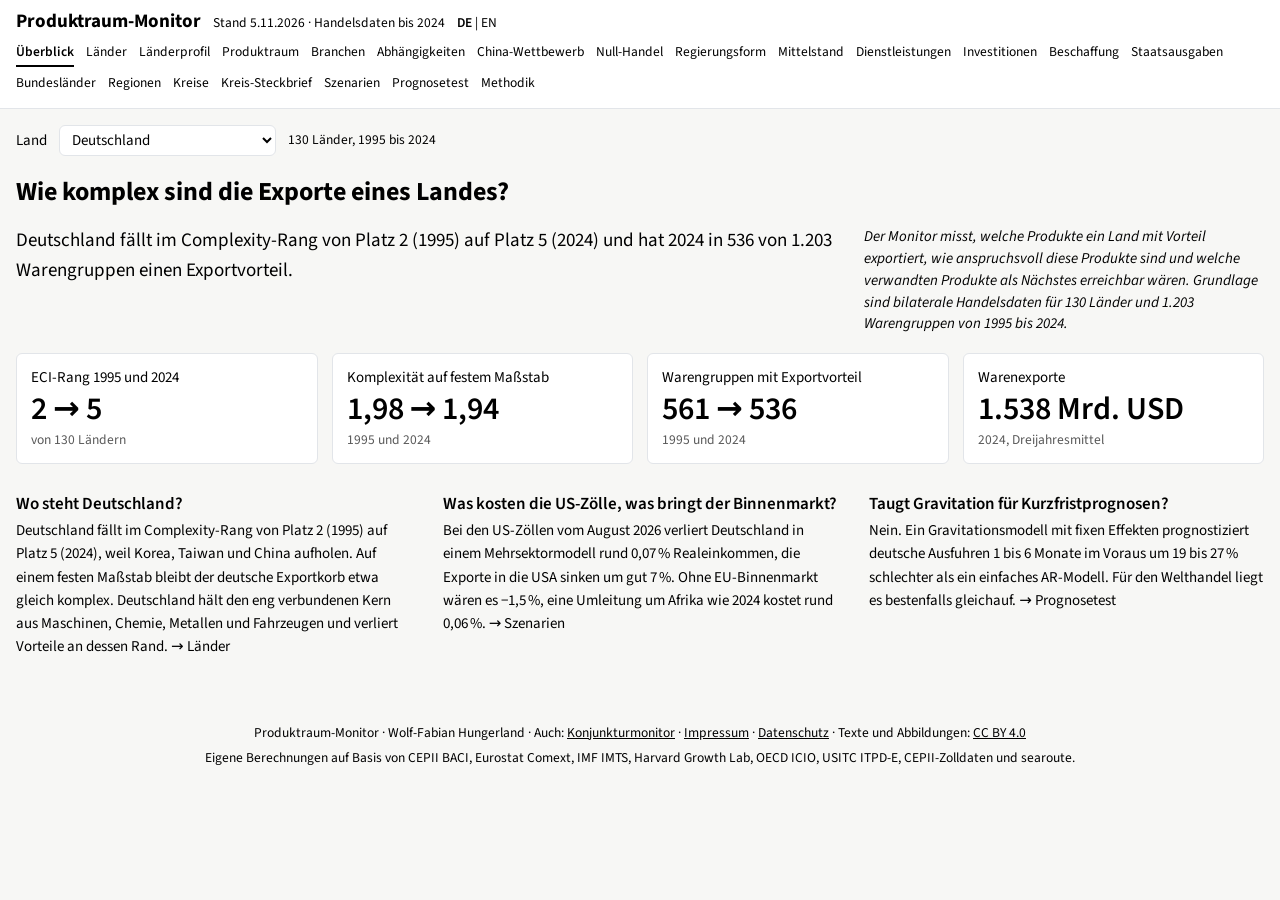
==== commit b8df37f9: "New tab Bundesländer: foreign trade of the Länder, US and China exposure, product mix Co-Authored-By" ====
--- a/site/index.html
+++ b/site/index.html
@@ -6,7 +6,7 @@
 <title>Produktraum-Monitor</title>
 <meta name="description" content="Wie komplex sind die Exporte eines Landes, und wo liegen seine nächsten Chancen? Economic Complexity aus BACI-Handelsdaten, 1995 bis 2024.">
 <link rel="stylesheet" href="fonts/fonts.css">
-<link rel="stylesheet" href="style.css?v=20261113h">
+<link rel="stylesheet" href="style.css?v=20261114b">
 <link rel="alternate" hreflang="en" href="en/">
 </head>
 <body>
@@ -32,6 +32,7 @@
       <a href="#fdi">Investitionen</a>
       <a href="#beschaffung">Beschaffung</a>
       <a href="#staat">Staatsausgaben</a>
+      <a href="#bundeslaender">Bundesländer</a>
       <a href="#regionen">Regionen</a>
       <a href="#kreise">Kreise</a>
       <a href="#steckbrief">Kreis-Steckbrief</a>
@@ -548,6 +549,34 @@
       <div class="toolbar"><span id="stHCrumb"></span></div>
       <div class="cbody"><div class="cmain"><div id="stHChart" class="svgwrap"></div></div></div>
       <p class="src" id="stHSrc"></p>
+      <div class="acts"><button type="button" data-act="xlsx">XLSX</button><button type="button" data-act="pptx">PPTX</button><button type="button" data-act="png">PNG</button><button type="button" data-act="csv">CSV</button><button type="button" data-act="link">Link kopieren</button></div>
+    </figure>
+    </div>
+  </section>
+
+  <section id="view-bundeslaender" class="view" hidden>
+    <h2>Wie hängen die Bundesländer am Außenhandel?</h2>
+    <div class="intro"><p class="answer" id="blAnswer"></p><p class="explain" id="blExplain"></p></div>
+    <div class="charts">
+    <figure class="card fig" data-fig="bltab">
+      <p class="cask" id="blTAsk"></p>
+      <h3><span class="fignum"></span><span class="ftitle" id="blTTitle"></span></h3>
+      <div class="cbody"><div class="cmain"><div id="blTChart" class="svgwrap"></div></div></div>
+      <p class="src" id="blTSrc"></p>
+      <div class="acts"><button type="button" data-act="xlsx">XLSX</button><button type="button" data-act="pptx">PPTX</button><button type="button" data-act="png">PNG</button><button type="button" data-act="csv">CSV</button><button type="button" data-act="link">Link kopieren</button></div>
+    </figure>
+    <figure class="card fig" data-fig="bldumb">
+      <p class="cask" id="blDAsk"></p>
+      <h3><span class="fignum"></span><span class="ftitle" id="blDTitle"></span></h3>
+      <div class="cbody"><div class="cmain"><div id="blDChart" class="svgwrap"></div></div></div>
+      <p class="src" id="blDSrc"></p>
+      <div class="acts"><button type="button" data-act="xlsx">XLSX</button><button type="button" data-act="pptx">PPTX</button><button type="button" data-act="png">PNG</button><button type="button" data-act="csv">CSV</button><button type="button" data-act="link">Link kopieren</button></div>
+    </figure>
+    <figure class="card fig" data-fig="blprod">
+      <p class="cask" id="blPAsk"></p>
+      <h3><span class="fignum"></span><span class="ftitle" id="blPTitle"></span></h3>
+      <div class="cbody"><div class="cmain"><div id="blPChart" class="svgwrap"></div></div></div>
+      <p class="src" id="blPSrc"></p>
       <div class="acts"><button type="button" data-act="xlsx">XLSX</button><button type="button" data-act="pptx">PPTX</button><button type="button" data-act="png">PNG</button><button type="button" data-act="csv">CSV</button><button type="button" data-act="link">Link kopieren</button></div>
     </figure>
     </div>
@@ -893,6 +922,6 @@
   <span>Produktraum-Monitor · Wolf-Fabian Hungerland · Auch: <a href="https://wfhungerland.github.io/konjunkturmonitor/">Konjunkturmonitor</a> · <a href="impressum.html">Impressum</a> · <a href="datenschutz.html">Datenschutz</a> · Texte und Abbildungen: <a href="https://creativecommons.org/licenses/by/4.0/deed.de" rel="license">CC BY 4.0</a></span>
   <span>Eigene Berechnungen auf Basis von CEPII BACI, Eurostat Comext, IMF IMTS, Harvard Growth Lab, OECD ICIO, USITC ITPD-E, CEPII-Zolldaten und searoute.</span>
 </footer>
-<script src="app.js?v=20261114a"></script>
+<script src="app.js?v=20261114f"></script>
 </body>
 </html>
--- a/site/style.css
+++ b/site/style.css
@@ -88,7 +88,7 @@
 @media (min-width: 980px) { .cbody { grid-template-columns: minmax(0, 1fr) 290px; } }
 .cside { font-size: 13.5px; line-height: 1.45; }
 .capnote { font-style: italic; margin: 0; }
-.src { font-size: 13.5px; line-height: 1.4; margin-top: 6px; max-width: none; }
+.src { font-size: 12px; line-height: 1.4; margin-top: 6px; max-width: none; color: var(--grey); }  /* source grey and smaller than text in figures */
 .acts { display: flex; flex-wrap: wrap; gap: 4px 18px; margin-top: 4px; font-size: 13.5px; }
 .acts button, .copy { font: inherit; font-size: 13.5px; color: var(--grey); background: none; border: 0; padding: 0; cursor: pointer; }
 .acts button:hover, .copy:hover { color: var(--fg); text-decoration: underline; }
@@ -145,3 +145,9 @@
 
 /* public spending tab: keep chart text legible on phones, scroll inside the card */
 @media (max-width: 700px) { #view-staat .svgwrap svg { min-width: 720px; } }
+/* controls as one text line (Tufte): chosen option black and underlined, others grey, no frames */
+.tline { display: flex; flex-wrap: wrap; align-items: baseline; row-gap: 4px; }
+.tline button { font: inherit; font-size: 13px; line-height: 1.4; padding: 0 0 1px; border: 0; border-bottom: 1.5px solid transparent; border-radius: 0; background: none; color: #8c8c8c; cursor: pointer; }
+.tline button:hover { color: #000; }
+.tline button[aria-pressed="true"] { color: #000; border-bottom-color: #000; }
+.tline .dot { color: #bfbfbf; margin: 0 6px; } .tline .gap { display: inline-block; width: 22px; } .tline .tl { color: #8c8c8c; font-size: 12px; margin-left: 5px; }
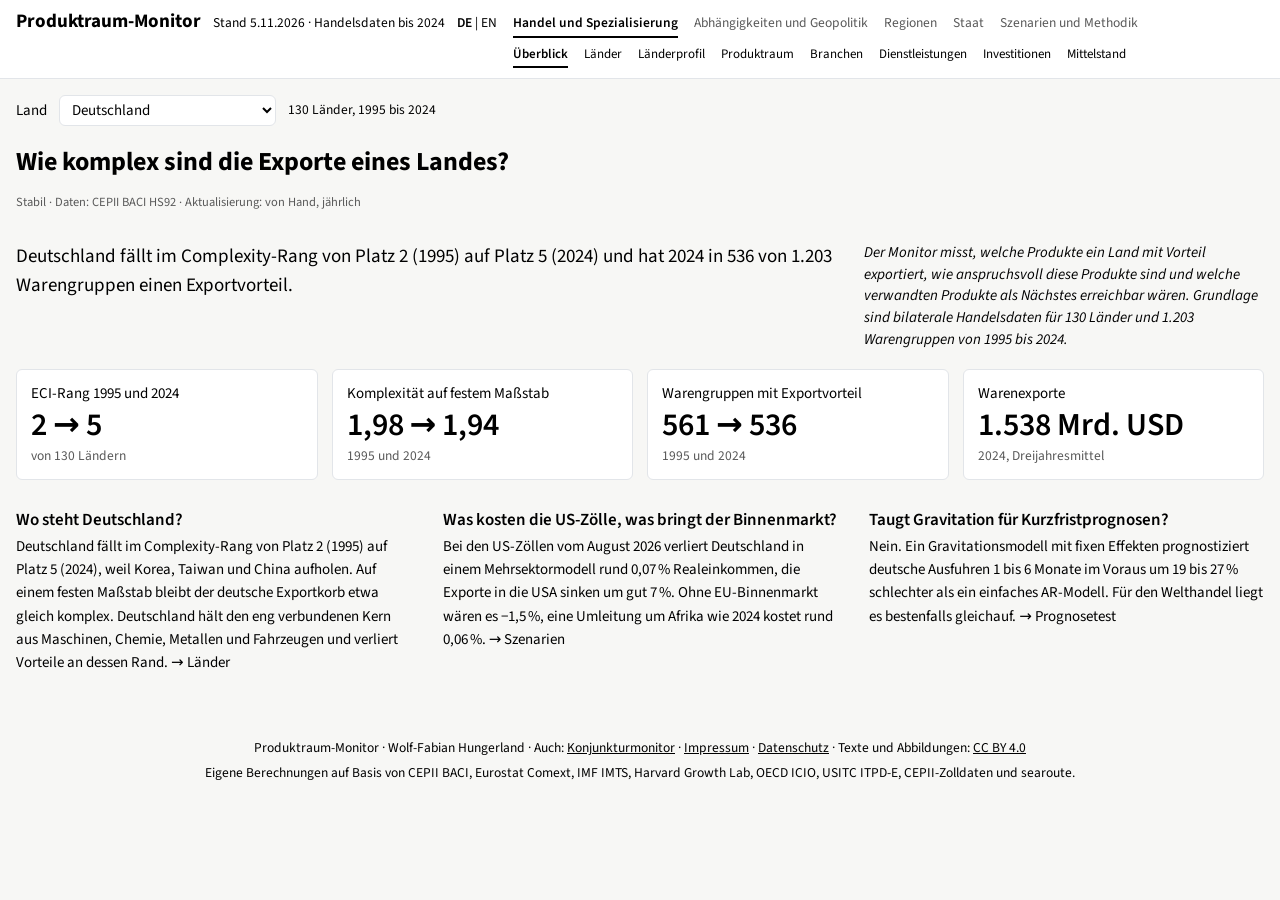
==== commit fdfb1124: "Navigation by five areas from the module register; status line (maturity, data, update) on every tab" ====
--- a/site/index.html
+++ b/site/index.html
@@ -6,7 +6,7 @@
 <title>Produktraum-Monitor</title>
 <meta name="description" content="Wie komplex sind die Exporte eines Landes, und wo liegen seine nächsten Chancen? Economic Complexity aus BACI-Handelsdaten, 1995 bis 2024.">
 <link rel="stylesheet" href="fonts/fonts.css">
-<link rel="stylesheet" href="style.css?v=20261114b">
+<link rel="stylesheet" href="style.css?v=20261114g">
 <link rel="alternate" hreflang="en" href="en/">
 </head>
 <body>
@@ -922,6 +922,6 @@
   <span>Produktraum-Monitor · Wolf-Fabian Hungerland · Auch: <a href="https://wfhungerland.github.io/konjunkturmonitor/">Konjunkturmonitor</a> · <a href="impressum.html">Impressum</a> · <a href="datenschutz.html">Datenschutz</a> · Texte und Abbildungen: <a href="https://creativecommons.org/licenses/by/4.0/deed.de" rel="license">CC BY 4.0</a></span>
   <span>Eigene Berechnungen auf Basis von CEPII BACI, Eurostat Comext, IMF IMTS, Harvard Growth Lab, OECD ICIO, USITC ITPD-E, CEPII-Zolldaten und searoute.</span>
 </footer>
-<script src="app.js?v=20261114f"></script>
+<script src="app.js?v=20261114g"></script>
 </body>
 </html>
--- a/site/style.css
+++ b/site/style.css
@@ -151,3 +151,13 @@
 .tline button:hover { color: #000; }
 .tline button[aria-pressed="true"] { color: #000; border-bottom-color: #000; }
 .tline .dot { color: #bfbfbf; margin: 0 6px; } .tline .gap { display: inline-block; width: 22px; } .tline .tl { color: #8c8c8c; font-size: 12px; margin-left: 5px; }
+
+/* navigation by areas: first line areas, second line the tabs of the current area */
+nav { display: block; }
+nav .navareas, nav .navsub { display: flex; flex-wrap: wrap; gap: 4px 16px; }
+nav .navareas a { font-size: 13.5px; color: var(--grey); }
+nav .navareas a[aria-current] { color: var(--fg); font-weight: 600; border-bottom-color: var(--fg); }
+nav .navsub { margin-top: 4px; font-size: 13px; }
+nav .navsub .sbx { font-size: 11px; color: var(--grey); border: 0; margin-left: 2px; }
+.modstatus { font-size: 12.5px; color: var(--grey); margin: -4px 0 12px; }
+@media (max-width: 700px) { nav .navareas, nav .navsub { flex-wrap: nowrap; overflow-x: auto; white-space: nowrap; scrollbar-width: none; } }
